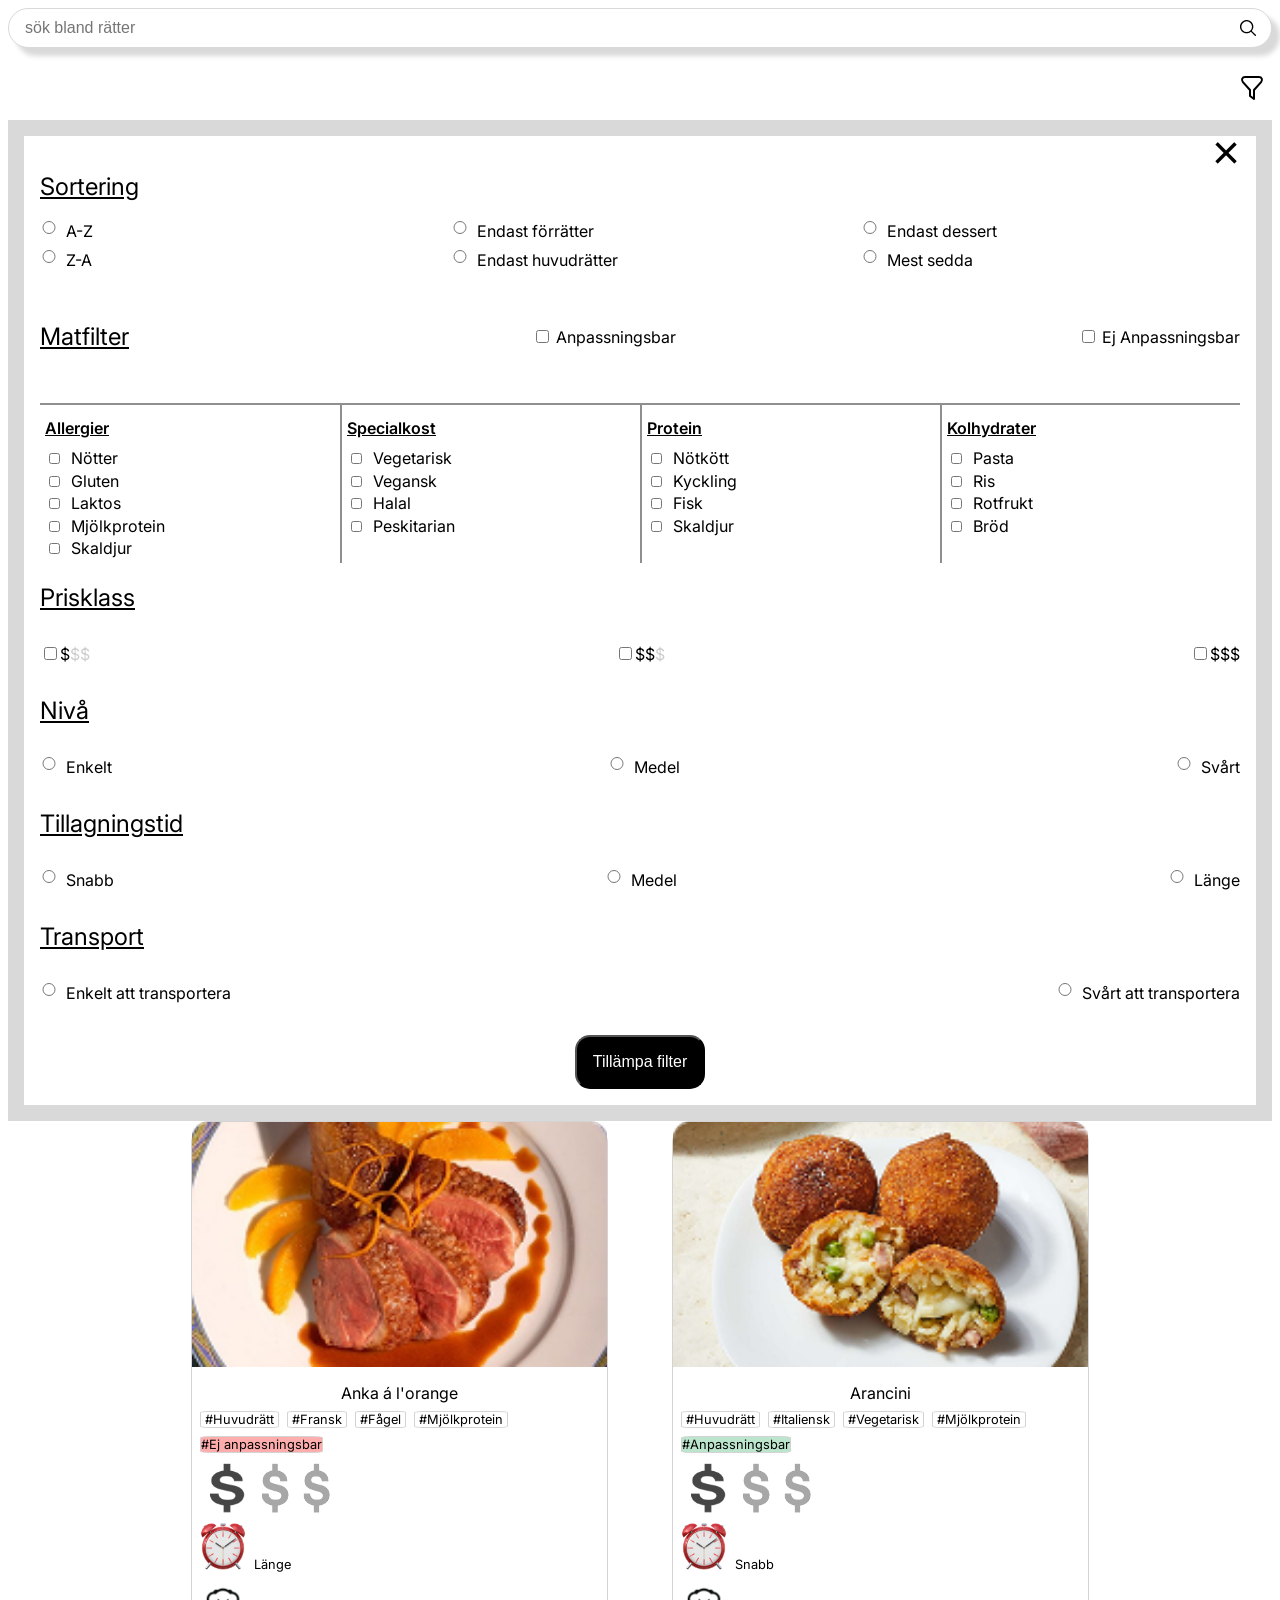
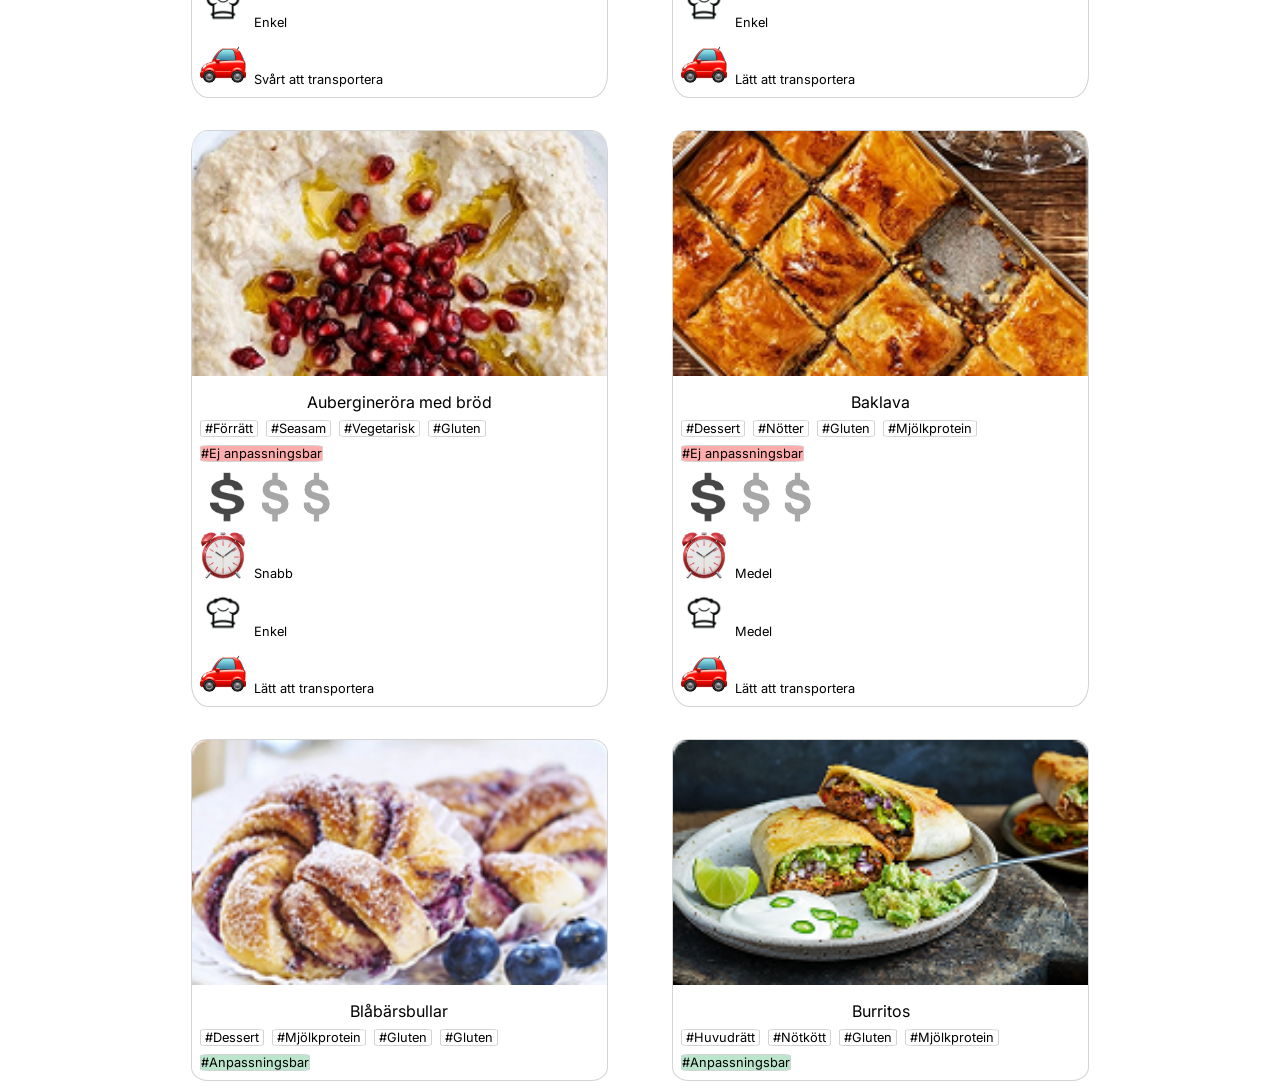
==== index.html @ 1a899a13 "fixed minor issues with padding for check box filter columns" ====
<!DOCTYPE html>
<html lang="en">

<head>
    <meta charset="UTF-8">
    <meta name="viewport" content="width=device-width, initial-scale=1.0">
    <title>Catering</title>
    <link rel="stylesheet" href="style.css">
    <link rel="stylesheet" href="search.css">
    <link href="https://fonts.googleapis.com/css2?family=Inter:wght@100..900&display=swap" rel="stylesheet">
    <script defer src="script.js"></script>
</head>

<body>

    <div class="search-wrapper">
        <form class="search-bar-wrapper">
            <input type="text" id="searchbar" placeholder="sök bland rätter" />
            <button id="search-btn" type="button" aria-label="Sök">
                <img src="assets/search.svg" alt="sök" id="search-btn-img" />
            </button>
        </form>



        <div id="tags-filter-container">
            <div id="selected-tags" class="selected-tags hidden">
                <div class="search-tag">
                    <div class="tag-text">
                        <p>Glutenfritt</p>
                        <button class="close-btn">&times;</button>
                    </div>
                </div>
                <div class="search-tag">
                    <div class="tag-text">
                        <p>Anpassningsbar</p>
                        <button class="close-btn">&times;</button>
                    </div>
                </div>
                <div class="search-tag">
                    <div class="tag-text">
                        <p>Nötkött</p>
                        <button class="close-btn">&times;</button>
                    </div>
                </div>
            </div>
            <button id="filter-btn" type="button">
                <img id="filter-icon" src="assets/filter.svg" alt="filtrera sökresultat" />
            </button>

        </div>

    </div>

    <div class="filter-menu-background" id="filter-menu-background">
        <form class="filter-menu-container" id="filter-menu-container">
            <button class="close-btn" id="close-filter-btn">&times;</button>


            <section class="radio-options">
                <h2>Sortering</h2>

                <div class="radio-grid">

                    <label class="radio-option">
                        <input type="radio" id="A-Z" name="sorting" value="A-Z" />
                        <span>A-Z</span>
                    </label>

                    <label class="radio-option">
                        <input type="radio" id="A-Z" name="sorting" value="A-Z" />
                        <span>Endast förrätter</span>
                    </label>

                    <label class="radio-option">
                        <input type="radio" id="A-Z" name="sorting" value="A-Z" />
                        <span>Endast dessert</span>
                    </label>

                    <label class="radio-option">
                        <input type="radio" id="Z-A" name="sorting" value="Z-A" />
                        <span>Z-A</span>
                    </label>

                    <label class="radio-option">
                        <input type="radio" id="Z-A" name="sorting" value="Z-A" />
                        <span>Endast huvudrätter</span>
                    </label>

                    <label class="radio-option">
                        <input type="radio" id="most-viewed" name="sorting" value="most-viewed" />
                        <span>Mest sedda</span>
                    </label>
                </div>
            </section>

            <section class="filter-section">

                <div class="filter-top-options">
                    <h2>Matfilter</h2>
                    <label><input type="checkbox"> Anpassningsbar</label>
                    <label><input type="checkbox"> Ej Anpassningsbar</label>
                </div>

                <div class="filter-columns">
                    <div class="filter-column" id="filter-column-1">
                        <h3>Allergier</h3>
                        <label><input type="checkbox"> Nötter</label>
                        <label><input type="checkbox"> Gluten</label>
                        <label><input type="checkbox"> Laktos</label>
                        <label><input type="checkbox"> Mjölkprotein</label>
                        <label><input type="checkbox"> Skaldjur</label>
                    </div>

                    <div class="filter-column">
                        <h3>Specialkost</h3>
                        <label><input type="checkbox"> Vegetarisk</label>
                        <label><input type="checkbox"> Vegansk</label>
                        <label><input type="checkbox"> Halal</label>
                        <label><input type="checkbox"> Peskitarian</label>
                    </div>

                    <div class="filter-column">
                        <h3>Protein</h3>
                        <label><input type="checkbox"> Nötkött</label>
                        <label><input type="checkbox"> Kyckling</label>
                        <label><input type="checkbox"> Fisk</label>
                        <label><input type="checkbox"> Skaldjur</label>
                    </div>

                    <div class="filter-column">
                        <h3>Kolhydrater</h3>
                        <label><input type="checkbox"> Pasta</label>
                        <label><input type="checkbox"> Ris</label>
                        <label><input type="checkbox"> Rotfrukt</label>
                        <label><input type="checkbox"> Bröd</label>
                    </div>
                </div>
            </section>

            <section class="check-options-1-row" id="pricing-options">
                <h2>Prisklass</h2>
                <div class="check-row">
                    <label><input type="checkbox">$<em>$$</em></label>
                    <label><input type="checkbox">$$<em>$</em></label>
                    <label><input type="checkbox">$$$</label>
                </div> </section>

                <section class="radio-options-1-row" id="difficulty-options">
                    <h2>Nivå</h2>
                    <div class="radio-row">

                        <label class="radio-option">
                            <input type="radio" id="difficulty-simple" name="difficulty" value="difficulty-simple" />
                            <span>Enkelt</span>
                        </label>


                        <label class="radio-option">
                            <input type="radio" id="difficulty-medium" name="difficulty" value="difficulty-medium" />
                            <span>Medel</span>
                        </label>


                        <label class="radio-option">
                            <input type="radio" id="difficulty-difficult" name="difficulty"
                                value="difficulty-difficult" />
                            <span>Svårt</span>
                        </label>
                    </div>
                </section>

                <section class="radio-options-1-row" id="preparation-time-options">
                    <h2>Tillagningstid</h2>
                    <div class="radio-row">

                        <label class="radio-option">
                            <input type="radio" id="preparation-fast" name="preparation-time"
                                value="preparation-fast" />
                            <span>Snabb</span>
                        </label>


                        <label class="radio-option">
                            <input type="radio" id="preparation-medium" name="preparation-time"
                                value="preparation-medium" />
                            <span>Medel</span>
                        </label>


                        <label class="radio-option">
                            <input type="radio" id="preparation-long" name="preparation-time"
                                value="preparation-long" />
                            <span>Länge</span>
                        </label>
                    </div>
                </section>

                <section class="radio-options-1-row" id="transport-options">
                    <h2>Transport</h2>
                    <div class="radio-row">

                        <label class="radio-option">
                            <input type="radio" id="transport-simple" name="transport-options"
                                value="transport-simple" />
                            <span>Enkelt att transportera</span>
                        </label>


                        <label class="radio-option">
                            <input type="radio" id="transport-difficult" name="transport-options"
                                value="transport-difficult" />
                            <span>Svårt att transportera</span>
                        </label>
                    </div>
                </section>

                <div class="button-wrapper">
                    <button class="apply-filters-btn">Tillämpa filter</button>
                </div>
        </form>
    </div>


    
            <div class="textbox" id="recipes">
                <div class="textbox" id="card">
                    <img src="assets/anka.png" alt="Anka">
                    <h1>Anka á l'orange</h1>
                    <div class="textbox" id="tags">
                        <div class="textbox" id="tag">
                            <p>#Huvudrätt</p>
                        </div>
                        <div class="textbox" id="tag">
                            <p>#Fransk</p>
                        </div>
                        <div class="textbox" id="tag">
                            <p>#Fågel</p>
                        </div>
                        <div class="textbox" id="tag">
                            <p>#Mjölkprotein</p>
                        </div>
                        <div class="textbox" id="red-tag">
                            <p>#Ej anpassningsbar</p>
                        </div>
                    </div>
                    <div class="textbox" id="dollars">
                        <img src="assets/heavy_dollar_sign.png" class="first-dollar">
                        <img src="assets/heavy_dollar_sign2.png" class="dollar">
                        <img src="assets/heavy_dollar_sign2.png" class="dollar">
                    </div>
                    <p id="icon-text"><img src="assets/alarm_clock.png" class="icon">Länge</p>
                    <p id="icon-text"><img src="assets/frog.png" class="icon">Enkel</p>
                    <p id="icon-text"><img src="assets/car.png" class="icon">Svårt att transportera</p>
                </div>
                <div class="textbox" id="card">
                    <img src="assets/arancini.png" alt="Arancini">
                    <h1>Arancini</h1>
                    <div class="textbox" id="tags">
                        <div class="textbox" id="tag">
                            <p>#Huvudrätt</p>
                        </div>
                        <div class="textbox" id="tag">
                            <p>#Italiensk</p>
                        </div>
                        <div class="textbox" id="tag">
                            <p>#Vegetarisk</p>
                        </div>
                        <div class="textbox" id="tag">
                            <p>#Mjölkprotein</p>
                        </div>
                        <div class="textbox" id="green-tag">
                            <p>#Anpassningsbar</p>
                        </div>
                    </div>
                    <div class="textbox" id="dollars">
                        <img src="assets/heavy_dollar_sign.png" class="first-dollar">
                        <img src="assets/heavy_dollar_sign2.png" class="dollar">
                        <img src="assets/heavy_dollar_sign2.png" class="dollar">
                    </div>
                    <p id="icon-text"><img src="assets/alarm_clock.png" class="icon">Snabb</p>
                    <p id="icon-text"><img src="assets/frog.png" class="icon">Enkel</p>
                    <p id="icon-text"><img src="assets/car.png" class="icon">Lätt att transportera</p>
                </div>
                <div class="textbox" id="card">
                    <img src="assets/aubergine.png" alt="Aubergine">
                    <h1>Aubergineröra med bröd</h1>
                    <div class="textbox" id="tags">
                        <div class="textbox" id="tag">
                            <p>#Förrätt</p>
                        </div>
                        <div class="textbox" id="tag">
                            <p>#Seasam</p>
                        </div>
                        <div class="textbox" id="tag">
                            <p>#Vegetarisk</p>
                        </div>
                        <div class="textbox" id="tag">
                            <p>#Gluten</p>
                        </div>
                        <div class="textbox" id="red-tag">
                            <p>#Ej anpassningsbar</p>
                        </div>
                    </div>
                    <div class="textbox" id="dollars">
                        <img src="assets/heavy_dollar_sign.png" class="first-dollar">
                        <img src="assets/heavy_dollar_sign2.png" class="dollar">
                        <img src="assets/heavy_dollar_sign2.png" class="dollar">
                    </div>
                    <p id="icon-text"><img src="assets/alarm_clock.png" class="icon">Snabb</p>
                    <p id="icon-text"><img src="assets/frog.png" class="icon">Enkel</p>
                    <p id="icon-text"><img src="assets/car.png" class="icon">Lätt att transportera</p>
                </div>
                <div class="textbox" id="card">
                    <img src="assets/baklava.png" alt="Baklava">
                    <h1>Baklava</h1>
                    <div class="textbox" id="tags">
                        <div class="textbox" id="tag">
                            <p>#Dessert</p>
                        </div>
                        <div class="textbox" id="tag">
                            <p>#Nötter</p>
                        </div>
                        <div class="textbox" id="tag">
                            <p>#Gluten</p>
                        </div>
                        <div class="textbox" id="tag">
                            <p>#Mjölkprotein</p>
                        </div>
                        <div class="textbox" id="red-tag">
                            <p>#Ej anpassningsbar</p>
                        </div>
                    </div>
                    <div class="textbox" id="dollars">
                        <img src="assets/heavy_dollar_sign.png" class="first-dollar">
                        <img src="assets/heavy_dollar_sign2.png" class="dollar">
                        <img src="assets/heavy_dollar_sign2.png" class="dollar">
                    </div>
                    <p id="icon-text"><img src="assets/alarm_clock.png" class="icon">Medel</p>
                    <p id="icon-text"><img src="assets/frog.png" class="icon">Medel</p>
                    <p id="icon-text"><img src="assets/car.png" class="icon">Lätt att transportera</p>
                </div>
                <div class="textbox" id="card">
                    <img src="assets/blueberry.png" alt="Blåbär">
                    <h1>Blåbärsbullar</h1>
                    <div class="textbox" id="tags">
                        <div class="textbox" id="tag">
                            <p>#Dessert</p>
                        </div>
                        <div class="textbox" id="tag">
                            <p>#Mjölkprotein</p>
                        </div>
                        <div class="textbox" id="tag">
                            <p>#Gluten</p>
                        </div>
                        <div class="textbox" id="tag">
                            <p>#Gluten</p>
                        </div>
                        <div class="textbox" id="green-tag">
                            <p>#Anpassningsbar</p>
                        </div>
                    </div>
                </div>
                <div class="textbox" id="card">
                    <img src="assets/burritos.png" alt="Burritos">
                    <h1>Burritos</h1>
                    <div class="textbox" id="tags">
                        <div class="textbox" id="tag">
                            <p>#Huvudrätt</p>
                        </div>
                        <div class="textbox" id="tag">
                            <p>#Nötkött</p>
                        </div>
                        <div class="textbox" id="tag">
                            <p>#Gluten</p>
                        </div>
                        <div class="textbox" id="tag">
                            <p>#Mjölkprotein</p>
                        </div>
                        <div class="textbox" id="green-tag">
                            <p>#Anpassningsbar</p>
                        </div>
                    </div>
                </div>
</body>

</html>
---- style.css ----
* {
    box-sizing: border-box;
}

html {
    font-family: Inter, sans-serif;
}

h1 {
    font-weight: normal;
    font-size: 1rem;
    text-align: center;
    margin: 0;
    width: 100%;
    padding-top: 1rem;
    padding-bottom: 0.5rem;
    white-space: nowrap;
}

#card {
    border: 1px solid lightgray;
    border-radius: 4%;
    width: 33%;
    display: flex;
    flex-direction: column;
    padding-bottom: 0.6rem;
}

#recipes {
    display: flex;
    flex-direction: row;
    justify-content: center;
    column-gap: 4rem;
    row-gap: 2rem;
    flex-wrap: wrap;
}

#tags {
    display: flex;
    flex-wrap: wrap;
    gap: 0.5rem;
    padding-left: 0.5rem;
}

#tag {
    border: 1px solid lightgray;
    border-radius: 10%;
    width: fit-content;
    padding-left: 0.25rem;
    padding-right: 0.25rem;
}

#red-tag {
    border: 1px solid lightgray;
    border-radius: 10%;
    width: fit-content;
    background-color: rgb(255, 172, 172);
}

#green-tag {
    border: 1px solid lightgray;
    border-radius: 10%;
    width: fit-content;
    background-color: rgb(187, 229, 204);
}

#dollars {
    display: flex;
    flex-direction: row;
}

.first-dollar {
    width: 15%;
    padding-top: 0.5rem;
    padding-left: 0.5rem;
}

.dollar {
    width: 10%;
    padding-top: 0.5rem;
}

.icon {
    width: 15%;
    padding-right: 0.5rem;
    padding-left: 0.5rem;
}

#recipes p {
    font-size: 80%;
    margin: 0;
}

#icon-text {
    padding-top: 0.5rem;
}
---- search.css ----
* {
    box-sizing: border-box;
}

html {
    font-family: Inter, sans-serif;
}

.search-wrapper {
    width: 100%;
    display: flex;
    flex-direction: column;
    gap: 1rem;
}

.search-bar-wrapper {
    width: 100%;
    position: relative;
}

#searchbar {
    width: 100%;
    height: 40px;
    border-radius: 40px;
    box-shadow: 8px 8px 5px #D9D9D9;
    padding: 0 3rem 0 1rem;
    font-size: 1rem;
    box-sizing: border-box;
    border-style: solid;
    border-width: 1px;
    border-color: #D9D9D9;
}

#search-btn {
    position: absolute;
    top: 50%;
    right: 1rem;
    transform: translateY(-50%);
    border: none;
    background: transparent;
    padding: 0;
    cursor: pointer;
    display: flex;
    align-items: center;
    justify-content: center;
}

#search-btn-img {
    height: 16px;
    width: 16px;
}


#tags-filter-container {
    display: flex;
    flex-direction: row;
    margin-top: 12px;
    margin-bottom: 12px;
}


.selected-tags {
    display: flex;
    flex-wrap: wrap;
    gap: 1rem;
    height: 2rem;
    width: 100%
}

.selected-tag {
    display: flex;
    flex-direction: row;
    align-items: center;
    background: #e8e8e8;
    padding: 6px 10px;
}

.search-tag {
    background-color: black;
    padding-right: 1%;
    padding-left: 1.5%;
    border-radius: 15px;
    align-items: center;
}

.tag-text {
    display: flex;
    flex-direction: row;
    color: white;
    font-size: 1rem;
    padding: 0%;
}

.close-btn {
    border: none;
    background: transparent;
    cursor: pointer;
    color: white;
    line-height: 1;
    font-size: 2rem;
}

.hidden {
    display: none;
}


#filter-btn {
    border: none;
    background: transparent;
    cursor: pointer;
    padding: 0;
    position: absolute;
    right: 0px;
    margin-right: 1rem;
    margin-left: 1rem;
}


#filter-icon {
    height: 24px;
    width: 24px;
}

/* filter menu start ---------------------------------------------------------------------------------*/

.filter-menu-background {
    width: 100%;
    background-color: #D9D9D9;
    padding: 1rem;
    display: flex;
    box-sizing: border-box;
    margin-top: 2rem;
}

.filter-menu-container {
    background-color: white;
    position: relative;
    width: 100%;
    justify-content: center;
    padding: 1rem;
   
}

.filter-menu-container h2 {

    text-decoration: underline;
    font-weight: 400;
    font-size: 1.5rem;
}

.filter-menu-container h3 {
    text-decoration: underline;
    font-weight: 400;
    font-size: 1rem;
}

#close-filter-btn {
    color: black;
    line-height: 1;
    font-size: 3rem;
    line-height: 0;
    font-weight: 100;
    position: absolute;
    right: 10px;
}

/* filters----------------------------------------------------*/

.filter-top-options,
.radio-row,
.check-row {
    display: flex;
    align-items: center;
    justify-content: flex-start;
    flex-wrap: wrap;
}

.radio-grid {
    display: grid;
    grid-template-columns: repeat(3, 1fr);
    gap: 0.6rem 2rem;
}

.radio-option {
    display: grid;
    grid-template-columns: 18px 1fr;
    align-items: start;
    column-gap: 0.5rem;
}

.radio-option input {
    margin: 0;
}

.filter-section {
    max-width: 100%;
}

.filter-top-options {
    display: flex;
    align-items: center;
    justify-content: space-between;
    gap: 2rem;
    margin-bottom: 2rem;
    margin-top: 2rem;

}

.filter-columns {

    display: grid;
    grid-template-columns: repeat(auto-fit, minmax(120px, 1fr));
    border-top: 2px solid #8f8f8f;
    margin-top: 0.5rem;

}

.filter-column {
    padding: 5px 5px 5px 5px;
    display: flex;
    flex-direction: column;
    gap: 0.2rem;
}

.filter-column+.filter-column {
    border-left: 2px solid #8f8f8f;
    
}
/*
#filter-column-1{
    border-left: 2px solid #8f8f8f;
}
    */

.filter-column h3 {
    margin: 0.5rem 0 0.5rem 0;
    font-size: 1rem;
    font-weight: 600;
}

.filter-column label {
    display: grid;
    grid-template-columns: 18px 1fr;
    align-items: start;
    column-gap: 8px;
    line-height: 1.2;
}



.radio-row,
.check-row {
    display: flex;
    align-items: center;
    justify-content: space-between;
    gap: 4rem;
    margin-bottom: 2rem;
    margin-top: 2rem;
}

.check-row em {
    color: #bbbb;
    font-style: normal;

}

.button-wrapper{
display: flex;
justify-content: center;
}

.apply-filters-btn {
    background-color: black;
    padding: 1rem;
    border-radius: 15px;
    color: white;
    font-size: 1rem;
}
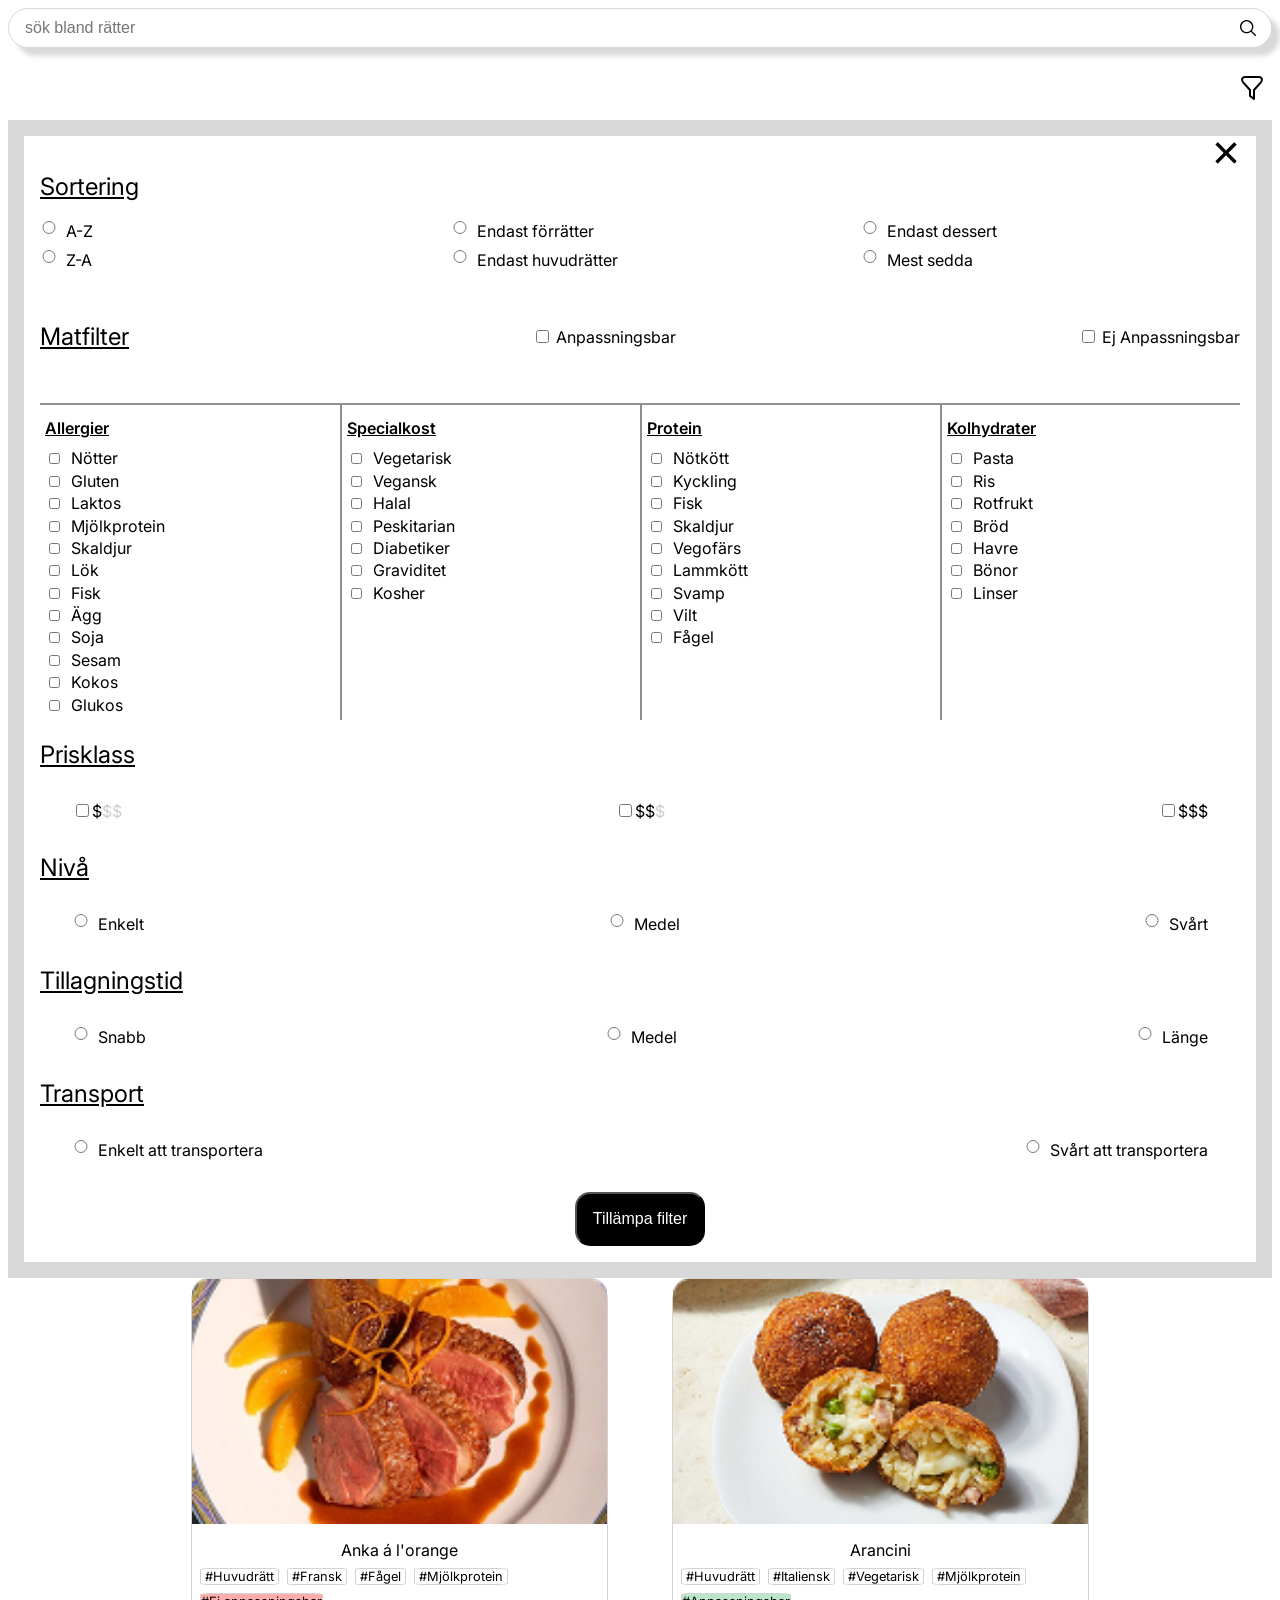
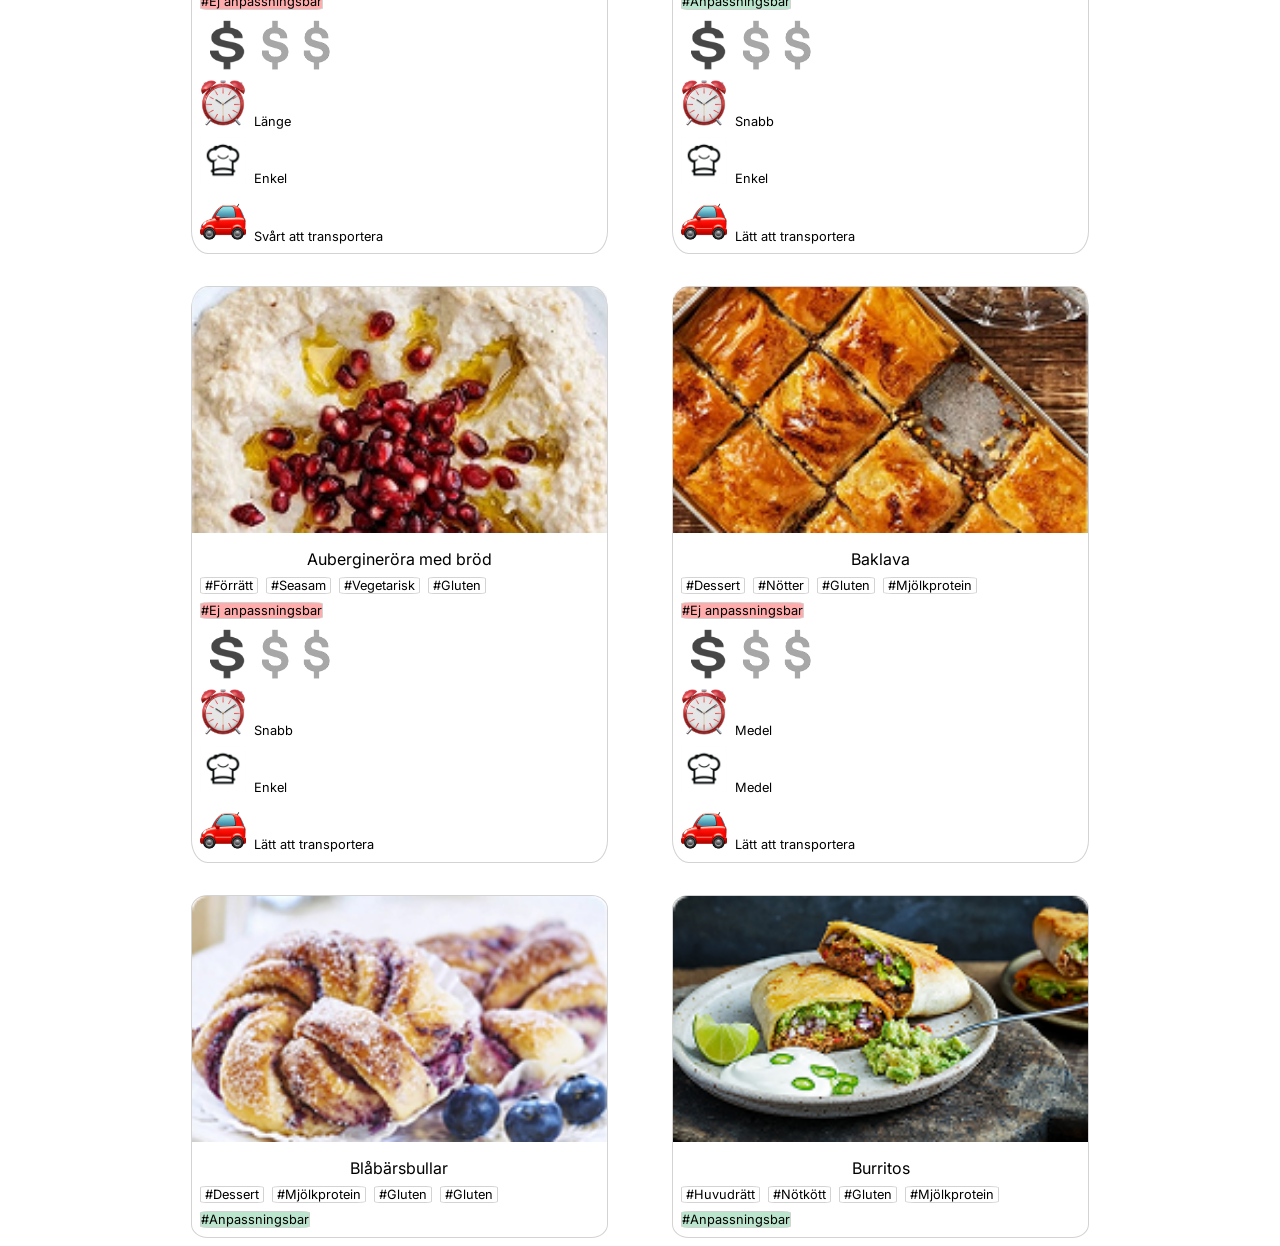
==== commit a3bf7254: "Added missing filter to html + fixed indent on radio buttons for filters." ====
--- a/index.html
+++ b/index.html
@@ -110,6 +110,13 @@
                         <label><input type="checkbox"> Laktos</label>
                         <label><input type="checkbox"> Mjölkprotein</label>
                         <label><input type="checkbox"> Skaldjur</label>
+                        <label><input type="checkbox"> Lök</label>
+                        <label><input type="checkbox"> Fisk</label>
+                        <label><input type="checkbox"> Ägg</label>
+                        <label><input type="checkbox"> Soja</label>
+                        <label><input type="checkbox"> Sesam</label>
+                        <label><input type="checkbox"> Kokos</label>
+                        <label><input type="checkbox"> Glukos</label>
                     </div>
 
                     <div class="filter-column">
@@ -118,6 +125,9 @@
                         <label><input type="checkbox"> Vegansk</label>
                         <label><input type="checkbox"> Halal</label>
                         <label><input type="checkbox"> Peskitarian</label>
+                        <label><input type="checkbox"> Diabetiker</label>
+                        <label><input type="checkbox"> Graviditet</label>
+                        <label><input type="checkbox"> Kosher</label>
                     </div>
 
                     <div class="filter-column">
@@ -126,6 +136,12 @@
                         <label><input type="checkbox"> Kyckling</label>
                         <label><input type="checkbox"> Fisk</label>
                         <label><input type="checkbox"> Skaldjur</label>
+                        <label><input type="checkbox"> Vegofärs</label>
+                        <label><input type="checkbox"> Lammkött</label>
+                        <label><input type="checkbox"> Svamp</label>
+                        <label><input type="checkbox"> Vilt</label>
+                        <label><input type="checkbox"> Fågel</label>
+
                     </div>
 
                     <div class="filter-column">
@@ -134,6 +150,9 @@
                         <label><input type="checkbox"> Ris</label>
                         <label><input type="checkbox"> Rotfrukt</label>
                         <label><input type="checkbox"> Bröd</label>
+                        <label><input type="checkbox"> Havre</label>
+                        <label><input type="checkbox"> Bönor</label>
+                        <label><input type="checkbox"> Linser</label>
                     </div>
                 </div>
             </section>
@@ -144,244 +163,241 @@
                     <label><input type="checkbox">$<em>$$</em></label>
                     <label><input type="checkbox">$$<em>$</em></label>
                     <label><input type="checkbox">$$$</label>
-                </div> </section>
-
-                <section class="radio-options-1-row" id="difficulty-options">
-                    <h2>Nivå</h2>
-                    <div class="radio-row">
-
-                        <label class="radio-option">
-                            <input type="radio" id="difficulty-simple" name="difficulty" value="difficulty-simple" />
-                            <span>Enkelt</span>
-                        </label>
-
-
-                        <label class="radio-option">
-                            <input type="radio" id="difficulty-medium" name="difficulty" value="difficulty-medium" />
-                            <span>Medel</span>
-                        </label>
-
-
-                        <label class="radio-option">
-                            <input type="radio" id="difficulty-difficult" name="difficulty"
-                                value="difficulty-difficult" />
-                            <span>Svårt</span>
-                        </label>
-                    </div>
-                </section>
-
-                <section class="radio-options-1-row" id="preparation-time-options">
-                    <h2>Tillagningstid</h2>
-                    <div class="radio-row">
-
-                        <label class="radio-option">
-                            <input type="radio" id="preparation-fast" name="preparation-time"
-                                value="preparation-fast" />
-                            <span>Snabb</span>
-                        </label>
-
-
-                        <label class="radio-option">
-                            <input type="radio" id="preparation-medium" name="preparation-time"
-                                value="preparation-medium" />
-                            <span>Medel</span>
-                        </label>
-
-
-                        <label class="radio-option">
-                            <input type="radio" id="preparation-long" name="preparation-time"
-                                value="preparation-long" />
-                            <span>Länge</span>
-                        </label>
-                    </div>
-                </section>
-
-                <section class="radio-options-1-row" id="transport-options">
-                    <h2>Transport</h2>
-                    <div class="radio-row">
-
-                        <label class="radio-option">
-                            <input type="radio" id="transport-simple" name="transport-options"
-                                value="transport-simple" />
-                            <span>Enkelt att transportera</span>
-                        </label>
-
-
-                        <label class="radio-option">
-                            <input type="radio" id="transport-difficult" name="transport-options"
-                                value="transport-difficult" />
-                            <span>Svårt att transportera</span>
-                        </label>
-                    </div>
-                </section>
-
-                <div class="button-wrapper">
-                    <button class="apply-filters-btn">Tillämpa filter</button>
-                </div>
+                </div>
+            </section>
+
+            <section class="radio-options-1-row" id="difficulty-options">
+                <h2>Nivå</h2>
+                <div class="radio-row">
+
+                    <label class="radio-option">
+                        <input type="radio" id="difficulty-simple" name="difficulty" value="difficulty-simple" />
+                        <span>Enkelt</span>
+                    </label>
+
+
+                    <label class="radio-option">
+                        <input type="radio" id="difficulty-medium" name="difficulty" value="difficulty-medium" />
+                        <span>Medel</span>
+                    </label>
+
+
+                    <label class="radio-option">
+                        <input type="radio" id="difficulty-difficult" name="difficulty" value="difficulty-difficult" />
+                        <span>Svårt</span>
+                    </label>
+                </div>
+            </section>
+
+            <section class="radio-options-1-row" id="preparation-time-options">
+                <h2>Tillagningstid</h2>
+                <div class="radio-row">
+
+                    <label class="radio-option">
+                        <input type="radio" id="preparation-fast" name="preparation-time" value="preparation-fast" />
+                        <span>Snabb</span>
+                    </label>
+
+
+                    <label class="radio-option">
+                        <input type="radio" id="preparation-medium" name="preparation-time"
+                            value="preparation-medium" />
+                        <span>Medel</span>
+                    </label>
+
+
+                    <label class="radio-option">
+                        <input type="radio" id="preparation-long" name="preparation-time" value="preparation-long" />
+                        <span>Länge</span>
+                    </label>
+                </div>
+            </section>
+
+            <section class="radio-options-1-row" id="transport-options">
+                <h2>Transport</h2>
+                <div class="radio-row">
+
+                    <label class="radio-option">
+                        <input type="radio" id="transport-simple" name="transport-options" value="transport-simple" />
+                        <span>Enkelt att transportera</span>
+                    </label>
+
+
+                    <label class="radio-option">
+                        <input type="radio" id="transport-difficult" name="transport-options"
+                            value="transport-difficult" />
+                        <span>Svårt att transportera</span>
+                    </label>
+                </div>
+            </section>
+
+            <div class="button-wrapper">
+                <button class="apply-filters-btn">Tillämpa filter</button>
+            </div>
         </form>
     </div>
 
 
-    
-            <div class="textbox" id="recipes">
-                <div class="textbox" id="card">
-                    <img src="assets/anka.png" alt="Anka">
-                    <h1>Anka á l'orange</h1>
-                    <div class="textbox" id="tags">
-                        <div class="textbox" id="tag">
-                            <p>#Huvudrätt</p>
-                        </div>
-                        <div class="textbox" id="tag">
-                            <p>#Fransk</p>
-                        </div>
-                        <div class="textbox" id="tag">
-                            <p>#Fågel</p>
-                        </div>
-                        <div class="textbox" id="tag">
-                            <p>#Mjölkprotein</p>
-                        </div>
-                        <div class="textbox" id="red-tag">
-                            <p>#Ej anpassningsbar</p>
-                        </div>
-                    </div>
-                    <div class="textbox" id="dollars">
-                        <img src="assets/heavy_dollar_sign.png" class="first-dollar">
-                        <img src="assets/heavy_dollar_sign2.png" class="dollar">
-                        <img src="assets/heavy_dollar_sign2.png" class="dollar">
-                    </div>
-                    <p id="icon-text"><img src="assets/alarm_clock.png" class="icon">Länge</p>
-                    <p id="icon-text"><img src="assets/frog.png" class="icon">Enkel</p>
-                    <p id="icon-text"><img src="assets/car.png" class="icon">Svårt att transportera</p>
-                </div>
-                <div class="textbox" id="card">
-                    <img src="assets/arancini.png" alt="Arancini">
-                    <h1>Arancini</h1>
-                    <div class="textbox" id="tags">
-                        <div class="textbox" id="tag">
-                            <p>#Huvudrätt</p>
-                        </div>
-                        <div class="textbox" id="tag">
-                            <p>#Italiensk</p>
-                        </div>
-                        <div class="textbox" id="tag">
-                            <p>#Vegetarisk</p>
-                        </div>
-                        <div class="textbox" id="tag">
-                            <p>#Mjölkprotein</p>
-                        </div>
-                        <div class="textbox" id="green-tag">
-                            <p>#Anpassningsbar</p>
-                        </div>
-                    </div>
-                    <div class="textbox" id="dollars">
-                        <img src="assets/heavy_dollar_sign.png" class="first-dollar">
-                        <img src="assets/heavy_dollar_sign2.png" class="dollar">
-                        <img src="assets/heavy_dollar_sign2.png" class="dollar">
-                    </div>
-                    <p id="icon-text"><img src="assets/alarm_clock.png" class="icon">Snabb</p>
-                    <p id="icon-text"><img src="assets/frog.png" class="icon">Enkel</p>
-                    <p id="icon-text"><img src="assets/car.png" class="icon">Lätt att transportera</p>
-                </div>
-                <div class="textbox" id="card">
-                    <img src="assets/aubergine.png" alt="Aubergine">
-                    <h1>Aubergineröra med bröd</h1>
-                    <div class="textbox" id="tags">
-                        <div class="textbox" id="tag">
-                            <p>#Förrätt</p>
-                        </div>
-                        <div class="textbox" id="tag">
-                            <p>#Seasam</p>
-                        </div>
-                        <div class="textbox" id="tag">
-                            <p>#Vegetarisk</p>
-                        </div>
-                        <div class="textbox" id="tag">
-                            <p>#Gluten</p>
-                        </div>
-                        <div class="textbox" id="red-tag">
-                            <p>#Ej anpassningsbar</p>
-                        </div>
-                    </div>
-                    <div class="textbox" id="dollars">
-                        <img src="assets/heavy_dollar_sign.png" class="first-dollar">
-                        <img src="assets/heavy_dollar_sign2.png" class="dollar">
-                        <img src="assets/heavy_dollar_sign2.png" class="dollar">
-                    </div>
-                    <p id="icon-text"><img src="assets/alarm_clock.png" class="icon">Snabb</p>
-                    <p id="icon-text"><img src="assets/frog.png" class="icon">Enkel</p>
-                    <p id="icon-text"><img src="assets/car.png" class="icon">Lätt att transportera</p>
-                </div>
-                <div class="textbox" id="card">
-                    <img src="assets/baklava.png" alt="Baklava">
-                    <h1>Baklava</h1>
-                    <div class="textbox" id="tags">
-                        <div class="textbox" id="tag">
-                            <p>#Dessert</p>
-                        </div>
-                        <div class="textbox" id="tag">
-                            <p>#Nötter</p>
-                        </div>
-                        <div class="textbox" id="tag">
-                            <p>#Gluten</p>
-                        </div>
-                        <div class="textbox" id="tag">
-                            <p>#Mjölkprotein</p>
-                        </div>
-                        <div class="textbox" id="red-tag">
-                            <p>#Ej anpassningsbar</p>
-                        </div>
-                    </div>
-                    <div class="textbox" id="dollars">
-                        <img src="assets/heavy_dollar_sign.png" class="first-dollar">
-                        <img src="assets/heavy_dollar_sign2.png" class="dollar">
-                        <img src="assets/heavy_dollar_sign2.png" class="dollar">
-                    </div>
-                    <p id="icon-text"><img src="assets/alarm_clock.png" class="icon">Medel</p>
-                    <p id="icon-text"><img src="assets/frog.png" class="icon">Medel</p>
-                    <p id="icon-text"><img src="assets/car.png" class="icon">Lätt att transportera</p>
-                </div>
-                <div class="textbox" id="card">
-                    <img src="assets/blueberry.png" alt="Blåbär">
-                    <h1>Blåbärsbullar</h1>
-                    <div class="textbox" id="tags">
-                        <div class="textbox" id="tag">
-                            <p>#Dessert</p>
-                        </div>
-                        <div class="textbox" id="tag">
-                            <p>#Mjölkprotein</p>
-                        </div>
-                        <div class="textbox" id="tag">
-                            <p>#Gluten</p>
-                        </div>
-                        <div class="textbox" id="tag">
-                            <p>#Gluten</p>
-                        </div>
-                        <div class="textbox" id="green-tag">
-                            <p>#Anpassningsbar</p>
-                        </div>
-                    </div>
-                </div>
-                <div class="textbox" id="card">
-                    <img src="assets/burritos.png" alt="Burritos">
-                    <h1>Burritos</h1>
-                    <div class="textbox" id="tags">
-                        <div class="textbox" id="tag">
-                            <p>#Huvudrätt</p>
-                        </div>
-                        <div class="textbox" id="tag">
-                            <p>#Nötkött</p>
-                        </div>
-                        <div class="textbox" id="tag">
-                            <p>#Gluten</p>
-                        </div>
-                        <div class="textbox" id="tag">
-                            <p>#Mjölkprotein</p>
-                        </div>
-                        <div class="textbox" id="green-tag">
-                            <p>#Anpassningsbar</p>
-                        </div>
-                    </div>
-                </div>
+
+    <div class="textbox" id="recipes">
+        <div class="textbox" id="card">
+            <img src="assets/anka.png" alt="Anka">
+            <h1>Anka á l'orange</h1>
+            <div class="textbox" id="tags">
+                <div class="textbox" id="tag">
+                    <p>#Huvudrätt</p>
+                </div>
+                <div class="textbox" id="tag">
+                    <p>#Fransk</p>
+                </div>
+                <div class="textbox" id="tag">
+                    <p>#Fågel</p>
+                </div>
+                <div class="textbox" id="tag">
+                    <p>#Mjölkprotein</p>
+                </div>
+                <div class="textbox" id="red-tag">
+                    <p>#Ej anpassningsbar</p>
+                </div>
+            </div>
+            <div class="textbox" id="dollars">
+                <img src="assets/heavy_dollar_sign.png" class="first-dollar">
+                <img src="assets/heavy_dollar_sign2.png" class="dollar">
+                <img src="assets/heavy_dollar_sign2.png" class="dollar">
+            </div>
+            <p id="icon-text"><img src="assets/alarm_clock.png" class="icon">Länge</p>
+            <p id="icon-text"><img src="assets/frog.png" class="icon">Enkel</p>
+            <p id="icon-text"><img src="assets/car.png" class="icon">Svårt att transportera</p>
+        </div>
+        <div class="textbox" id="card">
+            <img src="assets/arancini.png" alt="Arancini">
+            <h1>Arancini</h1>
+            <div class="textbox" id="tags">
+                <div class="textbox" id="tag">
+                    <p>#Huvudrätt</p>
+                </div>
+                <div class="textbox" id="tag">
+                    <p>#Italiensk</p>
+                </div>
+                <div class="textbox" id="tag">
+                    <p>#Vegetarisk</p>
+                </div>
+                <div class="textbox" id="tag">
+                    <p>#Mjölkprotein</p>
+                </div>
+                <div class="textbox" id="green-tag">
+                    <p>#Anpassningsbar</p>
+                </div>
+            </div>
+            <div class="textbox" id="dollars">
+                <img src="assets/heavy_dollar_sign.png" class="first-dollar">
+                <img src="assets/heavy_dollar_sign2.png" class="dollar">
+                <img src="assets/heavy_dollar_sign2.png" class="dollar">
+            </div>
+            <p id="icon-text"><img src="assets/alarm_clock.png" class="icon">Snabb</p>
+            <p id="icon-text"><img src="assets/frog.png" class="icon">Enkel</p>
+            <p id="icon-text"><img src="assets/car.png" class="icon">Lätt att transportera</p>
+        </div>
+        <div class="textbox" id="card">
+            <img src="assets/aubergine.png" alt="Aubergine">
+            <h1>Aubergineröra med bröd</h1>
+            <div class="textbox" id="tags">
+                <div class="textbox" id="tag">
+                    <p>#Förrätt</p>
+                </div>
+                <div class="textbox" id="tag">
+                    <p>#Seasam</p>
+                </div>
+                <div class="textbox" id="tag">
+                    <p>#Vegetarisk</p>
+                </div>
+                <div class="textbox" id="tag">
+                    <p>#Gluten</p>
+                </div>
+                <div class="textbox" id="red-tag">
+                    <p>#Ej anpassningsbar</p>
+                </div>
+            </div>
+            <div class="textbox" id="dollars">
+                <img src="assets/heavy_dollar_sign.png" class="first-dollar">
+                <img src="assets/heavy_dollar_sign2.png" class="dollar">
+                <img src="assets/heavy_dollar_sign2.png" class="dollar">
+            </div>
+            <p id="icon-text"><img src="assets/alarm_clock.png" class="icon">Snabb</p>
+            <p id="icon-text"><img src="assets/frog.png" class="icon">Enkel</p>
+            <p id="icon-text"><img src="assets/car.png" class="icon">Lätt att transportera</p>
+        </div>
+        <div class="textbox" id="card">
+            <img src="assets/baklava.png" alt="Baklava">
+            <h1>Baklava</h1>
+            <div class="textbox" id="tags">
+                <div class="textbox" id="tag">
+                    <p>#Dessert</p>
+                </div>
+                <div class="textbox" id="tag">
+                    <p>#Nötter</p>
+                </div>
+                <div class="textbox" id="tag">
+                    <p>#Gluten</p>
+                </div>
+                <div class="textbox" id="tag">
+                    <p>#Mjölkprotein</p>
+                </div>
+                <div class="textbox" id="red-tag">
+                    <p>#Ej anpassningsbar</p>
+                </div>
+            </div>
+            <div class="textbox" id="dollars">
+                <img src="assets/heavy_dollar_sign.png" class="first-dollar">
+                <img src="assets/heavy_dollar_sign2.png" class="dollar">
+                <img src="assets/heavy_dollar_sign2.png" class="dollar">
+            </div>
+            <p id="icon-text"><img src="assets/alarm_clock.png" class="icon">Medel</p>
+            <p id="icon-text"><img src="assets/frog.png" class="icon">Medel</p>
+            <p id="icon-text"><img src="assets/car.png" class="icon">Lätt att transportera</p>
+        </div>
+        <div class="textbox" id="card">
+            <img src="assets/blueberry.png" alt="Blåbär">
+            <h1>Blåbärsbullar</h1>
+            <div class="textbox" id="tags">
+                <div class="textbox" id="tag">
+                    <p>#Dessert</p>
+                </div>
+                <div class="textbox" id="tag">
+                    <p>#Mjölkprotein</p>
+                </div>
+                <div class="textbox" id="tag">
+                    <p>#Gluten</p>
+                </div>
+                <div class="textbox" id="tag">
+                    <p>#Gluten</p>
+                </div>
+                <div class="textbox" id="green-tag">
+                    <p>#Anpassningsbar</p>
+                </div>
+            </div>
+        </div>
+        <div class="textbox" id="card">
+            <img src="assets/burritos.png" alt="Burritos">
+            <h1>Burritos</h1>
+            <div class="textbox" id="tags">
+                <div class="textbox" id="tag">
+                    <p>#Huvudrätt</p>
+                </div>
+                <div class="textbox" id="tag">
+                    <p>#Nötkött</p>
+                </div>
+                <div class="textbox" id="tag">
+                    <p>#Gluten</p>
+                </div>
+                <div class="textbox" id="tag">
+                    <p>#Mjölkprotein</p>
+                </div>
+                <div class="textbox" id="green-tag">
+                    <p>#Anpassningsbar</p>
+                </div>
+            </div>
+        </div>
 </body>
 
 </html>
--- a/search.css
+++ b/search.css
@@ -254,9 +254,8 @@
     display: flex;
     align-items: center;
     justify-content: space-between;
-    gap: 4rem;
-    margin-bottom: 2rem;
-    margin-top: 2rem;
+    margin: 2rem;
+
 }
 
 .check-row em {
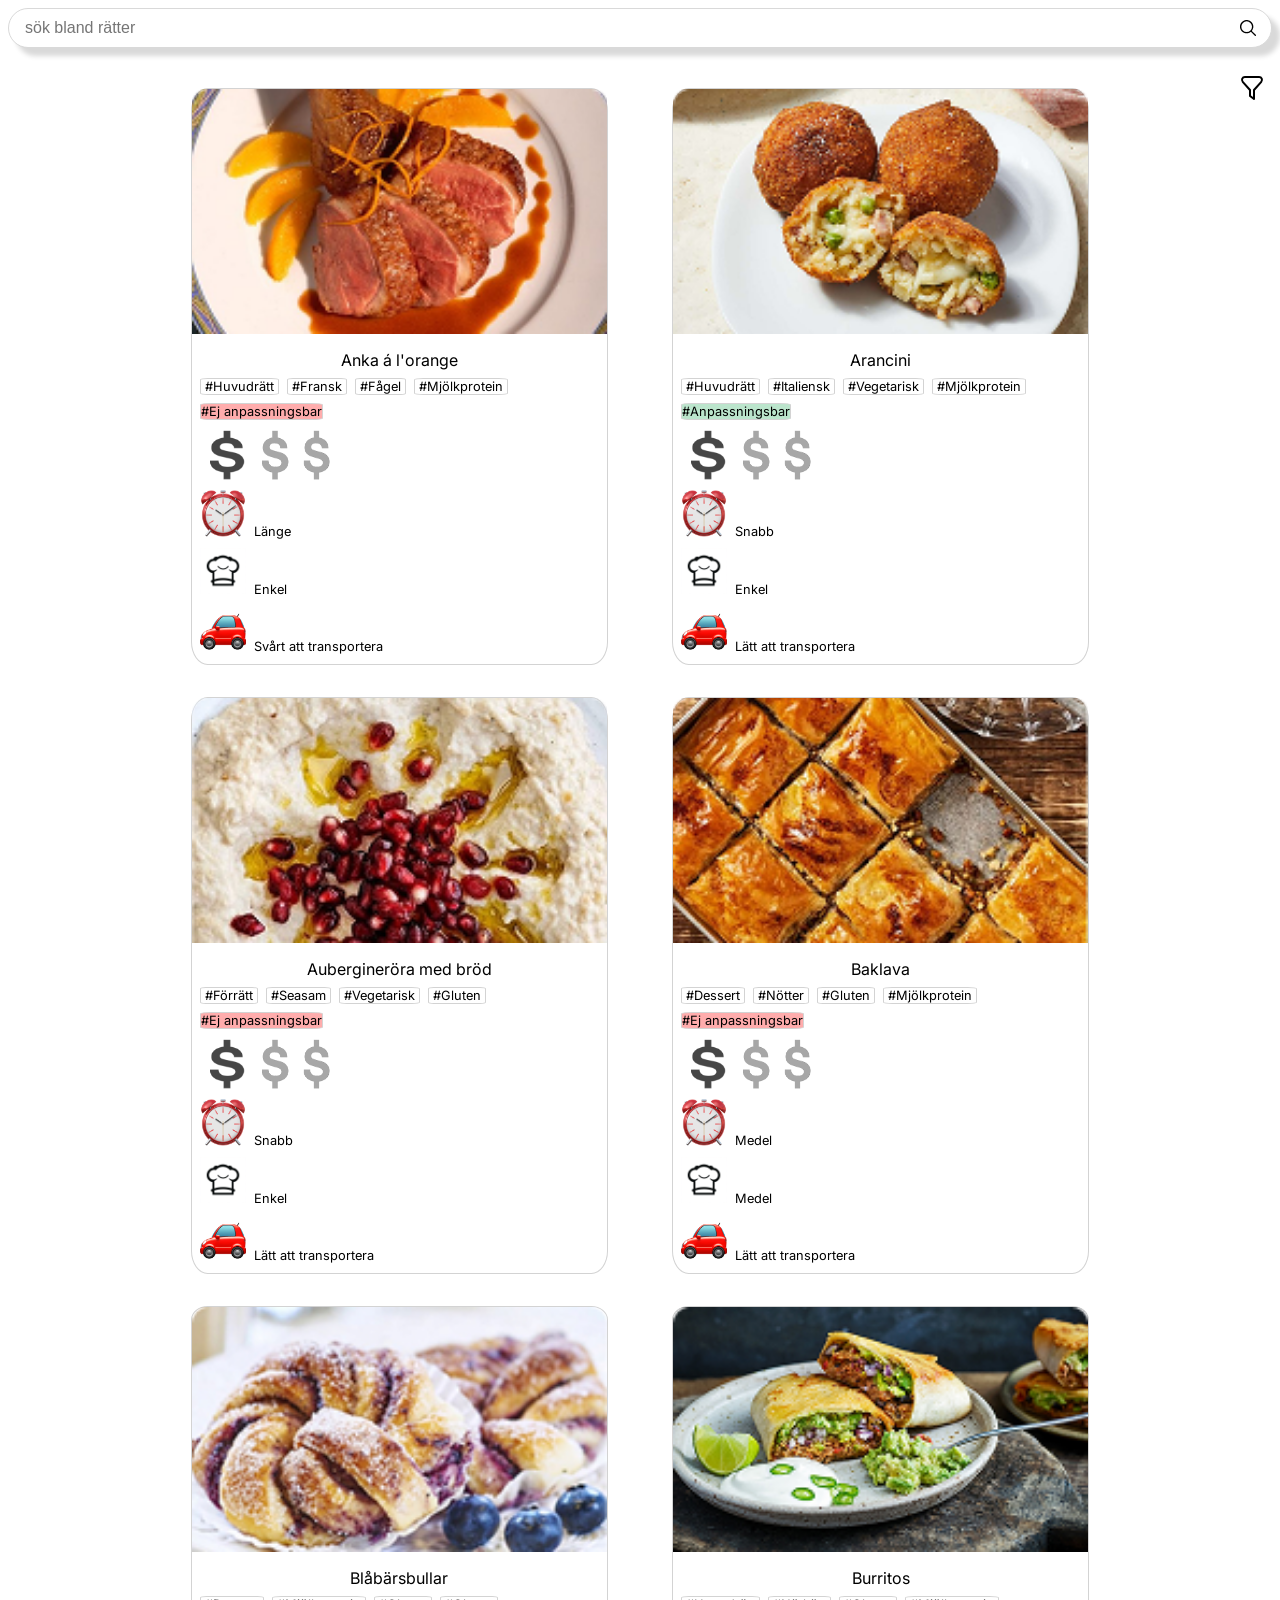
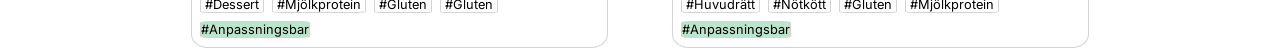
==== commit 21db7950: "Add JS to hide filters by default and show/hide with buttons" ====
--- a/index.html
+++ b/index.html
@@ -52,9 +52,9 @@
 
     </div>
 
-    <div class="filter-menu-background" id="filter-menu-background">
+    <div class="filter-menu-background hidden" id="filter-menu-background">
         <form class="filter-menu-container" id="filter-menu-container">
-            <button class="close-btn" id="close-filter-btn">&times;</button>
+            <button type="button" class="close-btn" id="close-filter-btn">&times;</button>
 
 
             <section class="radio-options">
@@ -232,7 +232,7 @@
             </section>
 
             <div class="button-wrapper">
-                <button class="apply-filters-btn">Tillämpa filter</button>
+                <button type="button" class="apply-filters-btn" id="apply-filters-btn">Tillämpa filter</button>
             </div>
         </form>
     </div>
--- a/search.css
+++ b/search.css
@@ -100,10 +100,6 @@
     font-size: 2rem;
 }
 
-.hidden {
-    display: none;
-}
-
 
 #filter-btn {
     border: none;
@@ -275,4 +271,8 @@
     border-radius: 15px;
     color: white;
     font-size: 1rem;
+}
+
+.hidden {
+    display: none !important;
 }
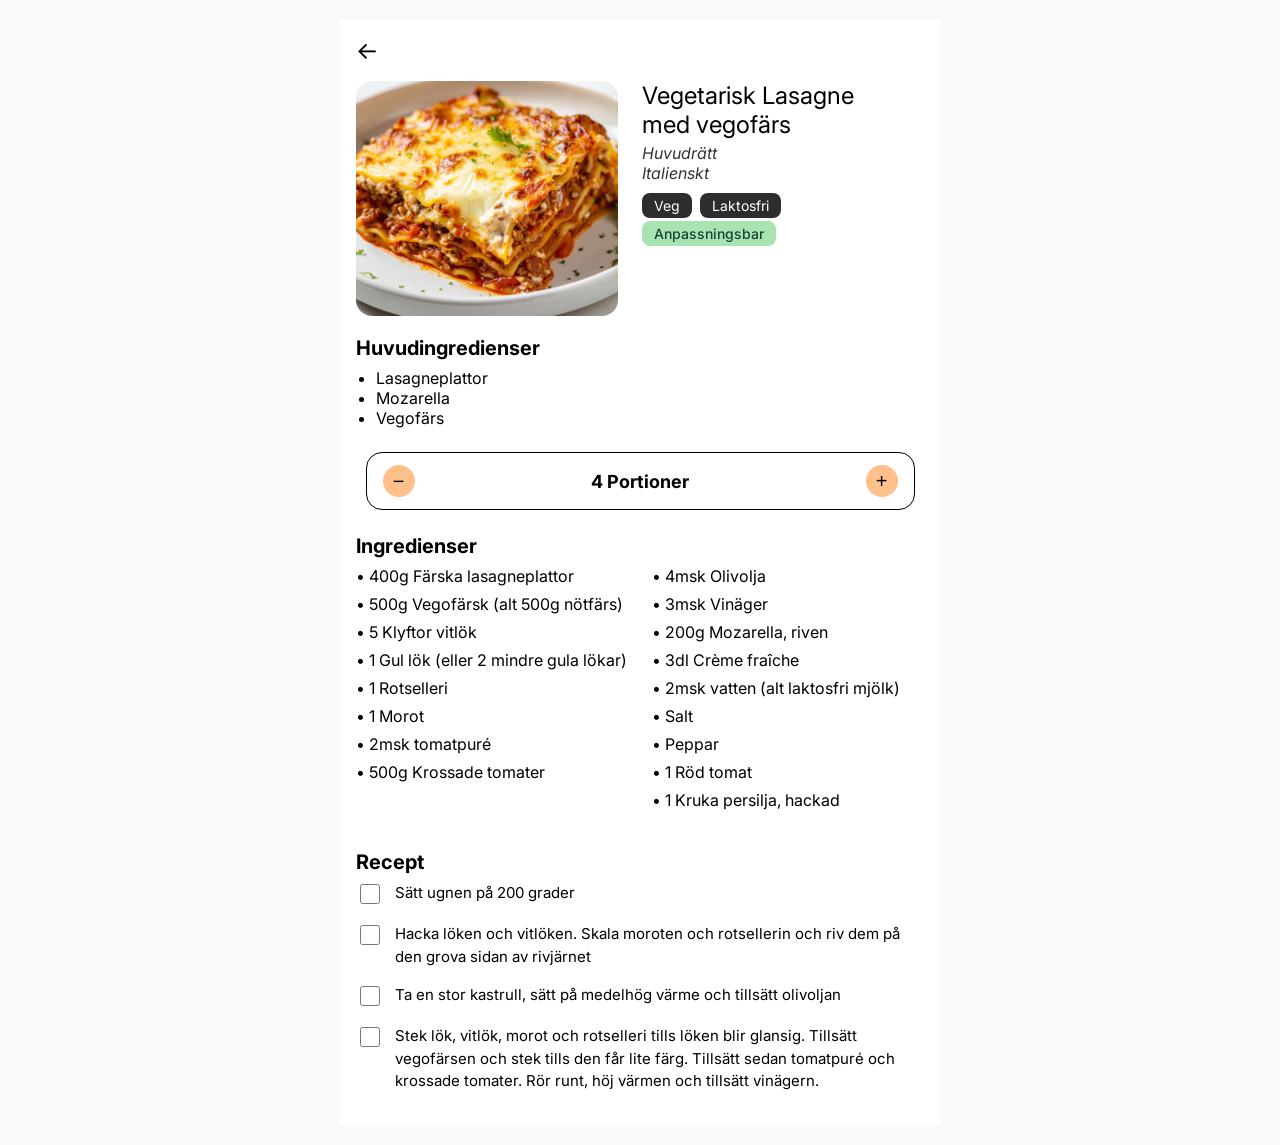
==== commit 5ff7ac60: "Färdiga sidan" ====
--- a/index.html
+++ b/index.html
@@ -1,403 +1,81 @@
-<!DOCTYPE html>
-<html lang="en">
-
-<head>
-    <meta charset="UTF-8">
-    <meta name="viewport" content="width=device-width, initial-scale=1.0">
-    <title>Catering</title>
-    <link rel="stylesheet" href="style.css">
-    <link rel="stylesheet" href="search.css">
-    <link href="https://fonts.googleapis.com/css2?family=Inter:wght@100..900&display=swap" rel="stylesheet">
-    <script defer src="script.js"></script>
-</head>
-
-<body>
-
-    <div class="search-wrapper">
-        <form class="search-bar-wrapper">
-            <input type="text" id="searchbar" placeholder="sök bland rätter" />
-            <button id="search-btn" type="button" aria-label="Sök">
-                <img src="assets/search.svg" alt="sök" id="search-btn-img" />
-            </button>
-        </form>
-
-
-
-        <div id="tags-filter-container">
-            <div id="selected-tags" class="selected-tags hidden">
-                <div class="search-tag">
-                    <div class="tag-text">
-                        <p>Glutenfritt</p>
-                        <button class="close-btn">&times;</button>
-                    </div>
-                </div>
-                <div class="search-tag">
-                    <div class="tag-text">
-                        <p>Anpassningsbar</p>
-                        <button class="close-btn">&times;</button>
-                    </div>
-                </div>
-                <div class="search-tag">
-                    <div class="tag-text">
-                        <p>Nötkött</p>
-                        <button class="close-btn">&times;</button>
-                    </div>
-                </div>
-            </div>
-            <button id="filter-btn" type="button">
-                <img id="filter-icon" src="assets/filter.svg" alt="filtrera sökresultat" />
-            </button>
-
-        </div>
-
-    </div>
-
-    <div class="filter-menu-background hidden" id="filter-menu-background">
-        <form class="filter-menu-container" id="filter-menu-container">
-            <button type="button" class="close-btn" id="close-filter-btn">&times;</button>
-
-
-            <section class="radio-options">
-                <h2>Sortering</h2>
-
-                <div class="radio-grid">
-
-                    <label class="radio-option">
-                        <input type="radio" id="A-Z" name="sorting" value="A-Z" />
-                        <span>A-Z</span>
-                    </label>
-
-                    <label class="radio-option">
-                        <input type="radio" id="A-Z" name="sorting" value="A-Z" />
-                        <span>Endast förrätter</span>
-                    </label>
-
-                    <label class="radio-option">
-                        <input type="radio" id="A-Z" name="sorting" value="A-Z" />
-                        <span>Endast dessert</span>
-                    </label>
-
-                    <label class="radio-option">
-                        <input type="radio" id="Z-A" name="sorting" value="Z-A" />
-                        <span>Z-A</span>
-                    </label>
-
-                    <label class="radio-option">
-                        <input type="radio" id="Z-A" name="sorting" value="Z-A" />
-                        <span>Endast huvudrätter</span>
-                    </label>
-
-                    <label class="radio-option">
-                        <input type="radio" id="most-viewed" name="sorting" value="most-viewed" />
-                        <span>Mest sedda</span>
-                    </label>
-                </div>
-            </section>
-
-            <section class="filter-section">
-
-                <div class="filter-top-options">
-                    <h2>Matfilter</h2>
-                    <label><input type="checkbox"> Anpassningsbar</label>
-                    <label><input type="checkbox"> Ej Anpassningsbar</label>
-                </div>
-
-                <div class="filter-columns">
-                    <div class="filter-column" id="filter-column-1">
-                        <h3>Allergier</h3>
-                        <label><input type="checkbox"> Nötter</label>
-                        <label><input type="checkbox"> Gluten</label>
-                        <label><input type="checkbox"> Laktos</label>
-                        <label><input type="checkbox"> Mjölkprotein</label>
-                        <label><input type="checkbox"> Skaldjur</label>
-                        <label><input type="checkbox"> Lök</label>
-                        <label><input type="checkbox"> Fisk</label>
-                        <label><input type="checkbox"> Ägg</label>
-                        <label><input type="checkbox"> Soja</label>
-                        <label><input type="checkbox"> Sesam</label>
-                        <label><input type="checkbox"> Kokos</label>
-                        <label><input type="checkbox"> Glukos</label>
-                    </div>
-
-                    <div class="filter-column">
-                        <h3>Specialkost</h3>
-                        <label><input type="checkbox"> Vegetarisk</label>
-                        <label><input type="checkbox"> Vegansk</label>
-                        <label><input type="checkbox"> Halal</label>
-                        <label><input type="checkbox"> Peskitarian</label>
-                        <label><input type="checkbox"> Diabetiker</label>
-                        <label><input type="checkbox"> Graviditet</label>
-                        <label><input type="checkbox"> Kosher</label>
-                    </div>
-
-                    <div class="filter-column">
-                        <h3>Protein</h3>
-                        <label><input type="checkbox"> Nötkött</label>
-                        <label><input type="checkbox"> Kyckling</label>
-                        <label><input type="checkbox"> Fisk</label>
-                        <label><input type="checkbox"> Skaldjur</label>
-                        <label><input type="checkbox"> Vegofärs</label>
-                        <label><input type="checkbox"> Lammkött</label>
-                        <label><input type="checkbox"> Svamp</label>
-                        <label><input type="checkbox"> Vilt</label>
-                        <label><input type="checkbox"> Fågel</label>
-
-                    </div>
-
-                    <div class="filter-column">
-                        <h3>Kolhydrater</h3>
-                        <label><input type="checkbox"> Pasta</label>
-                        <label><input type="checkbox"> Ris</label>
-                        <label><input type="checkbox"> Rotfrukt</label>
-                        <label><input type="checkbox"> Bröd</label>
-                        <label><input type="checkbox"> Havre</label>
-                        <label><input type="checkbox"> Bönor</label>
-                        <label><input type="checkbox"> Linser</label>
-                    </div>
-                </div>
-            </section>
-
-            <section class="check-options-1-row" id="pricing-options">
-                <h2>Prisklass</h2>
-                <div class="check-row">
-                    <label><input type="checkbox">$<em>$$</em></label>
-                    <label><input type="checkbox">$$<em>$</em></label>
-                    <label><input type="checkbox">$$$</label>
-                </div>
-            </section>
-
-            <section class="radio-options-1-row" id="difficulty-options">
-                <h2>Nivå</h2>
-                <div class="radio-row">
-
-                    <label class="radio-option">
-                        <input type="radio" id="difficulty-simple" name="difficulty" value="difficulty-simple" />
-                        <span>Enkelt</span>
-                    </label>
-
-
-                    <label class="radio-option">
-                        <input type="radio" id="difficulty-medium" name="difficulty" value="difficulty-medium" />
-                        <span>Medel</span>
-                    </label>
-
-
-                    <label class="radio-option">
-                        <input type="radio" id="difficulty-difficult" name="difficulty" value="difficulty-difficult" />
-                        <span>Svårt</span>
-                    </label>
-                </div>
-            </section>
-
-            <section class="radio-options-1-row" id="preparation-time-options">
-                <h2>Tillagningstid</h2>
-                <div class="radio-row">
-
-                    <label class="radio-option">
-                        <input type="radio" id="preparation-fast" name="preparation-time" value="preparation-fast" />
-                        <span>Snabb</span>
-                    </label>
-
-
-                    <label class="radio-option">
-                        <input type="radio" id="preparation-medium" name="preparation-time"
-                            value="preparation-medium" />
-                        <span>Medel</span>
-                    </label>
-
-
-                    <label class="radio-option">
-                        <input type="radio" id="preparation-long" name="preparation-time" value="preparation-long" />
-                        <span>Länge</span>
-                    </label>
-                </div>
-            </section>
-
-            <section class="radio-options-1-row" id="transport-options">
-                <h2>Transport</h2>
-                <div class="radio-row">
-
-                    <label class="radio-option">
-                        <input type="radio" id="transport-simple" name="transport-options" value="transport-simple" />
-                        <span>Enkelt att transportera</span>
-                    </label>
-
-
-                    <label class="radio-option">
-                        <input type="radio" id="transport-difficult" name="transport-options"
-                            value="transport-difficult" />
-                        <span>Svårt att transportera</span>
-                    </label>
-                </div>
-            </section>
-
-            <div class="button-wrapper">
-                <button type="button" class="apply-filters-btn" id="apply-filters-btn">Tillämpa filter</button>
-            </div>
-        </form>
-    </div>
-
-
-
-    <div class="textbox" id="recipes">
-        <div class="textbox" id="card">
-            <img src="assets/anka.png" alt="Anka">
-            <h1>Anka á l'orange</h1>
-            <div class="textbox" id="tags">
-                <div class="textbox" id="tag">
-                    <p>#Huvudrätt</p>
-                </div>
-                <div class="textbox" id="tag">
-                    <p>#Fransk</p>
-                </div>
-                <div class="textbox" id="tag">
-                    <p>#Fågel</p>
-                </div>
-                <div class="textbox" id="tag">
-                    <p>#Mjölkprotein</p>
-                </div>
-                <div class="textbox" id="red-tag">
-                    <p>#Ej anpassningsbar</p>
-                </div>
-            </div>
-            <div class="textbox" id="dollars">
-                <img src="assets/heavy_dollar_sign.png" class="first-dollar">
-                <img src="assets/heavy_dollar_sign2.png" class="dollar">
-                <img src="assets/heavy_dollar_sign2.png" class="dollar">
-            </div>
-            <p id="icon-text"><img src="assets/alarm_clock.png" class="icon">Länge</p>
-            <p id="icon-text"><img src="assets/frog.png" class="icon">Enkel</p>
-            <p id="icon-text"><img src="assets/car.png" class="icon">Svårt att transportera</p>
-        </div>
-        <div class="textbox" id="card">
-            <img src="assets/arancini.png" alt="Arancini">
-            <h1>Arancini</h1>
-            <div class="textbox" id="tags">
-                <div class="textbox" id="tag">
-                    <p>#Huvudrätt</p>
-                </div>
-                <div class="textbox" id="tag">
-                    <p>#Italiensk</p>
-                </div>
-                <div class="textbox" id="tag">
-                    <p>#Vegetarisk</p>
-                </div>
-                <div class="textbox" id="tag">
-                    <p>#Mjölkprotein</p>
-                </div>
-                <div class="textbox" id="green-tag">
-                    <p>#Anpassningsbar</p>
-                </div>
-            </div>
-            <div class="textbox" id="dollars">
-                <img src="assets/heavy_dollar_sign.png" class="first-dollar">
-                <img src="assets/heavy_dollar_sign2.png" class="dollar">
-                <img src="assets/heavy_dollar_sign2.png" class="dollar">
-            </div>
-            <p id="icon-text"><img src="assets/alarm_clock.png" class="icon">Snabb</p>
-            <p id="icon-text"><img src="assets/frog.png" class="icon">Enkel</p>
-            <p id="icon-text"><img src="assets/car.png" class="icon">Lätt att transportera</p>
-        </div>
-        <div class="textbox" id="card">
-            <img src="assets/aubergine.png" alt="Aubergine">
-            <h1>Aubergineröra med bröd</h1>
-            <div class="textbox" id="tags">
-                <div class="textbox" id="tag">
-                    <p>#Förrätt</p>
-                </div>
-                <div class="textbox" id="tag">
-                    <p>#Seasam</p>
-                </div>
-                <div class="textbox" id="tag">
-                    <p>#Vegetarisk</p>
-                </div>
-                <div class="textbox" id="tag">
-                    <p>#Gluten</p>
-                </div>
-                <div class="textbox" id="red-tag">
-                    <p>#Ej anpassningsbar</p>
-                </div>
-            </div>
-            <div class="textbox" id="dollars">
-                <img src="assets/heavy_dollar_sign.png" class="first-dollar">
-                <img src="assets/heavy_dollar_sign2.png" class="dollar">
-                <img src="assets/heavy_dollar_sign2.png" class="dollar">
-            </div>
-            <p id="icon-text"><img src="assets/alarm_clock.png" class="icon">Snabb</p>
-            <p id="icon-text"><img src="assets/frog.png" class="icon">Enkel</p>
-            <p id="icon-text"><img src="assets/car.png" class="icon">Lätt att transportera</p>
-        </div>
-        <div class="textbox" id="card">
-            <img src="assets/baklava.png" alt="Baklava">
-            <h1>Baklava</h1>
-            <div class="textbox" id="tags">
-                <div class="textbox" id="tag">
-                    <p>#Dessert</p>
-                </div>
-                <div class="textbox" id="tag">
-                    <p>#Nötter</p>
-                </div>
-                <div class="textbox" id="tag">
-                    <p>#Gluten</p>
-                </div>
-                <div class="textbox" id="tag">
-                    <p>#Mjölkprotein</p>
-                </div>
-                <div class="textbox" id="red-tag">
-                    <p>#Ej anpassningsbar</p>
-                </div>
-            </div>
-            <div class="textbox" id="dollars">
-                <img src="assets/heavy_dollar_sign.png" class="first-dollar">
-                <img src="assets/heavy_dollar_sign2.png" class="dollar">
-                <img src="assets/heavy_dollar_sign2.png" class="dollar">
-            </div>
-            <p id="icon-text"><img src="assets/alarm_clock.png" class="icon">Medel</p>
-            <p id="icon-text"><img src="assets/frog.png" class="icon">Medel</p>
-            <p id="icon-text"><img src="assets/car.png" class="icon">Lätt att transportera</p>
-        </div>
-        <div class="textbox" id="card">
-            <img src="assets/blueberry.png" alt="Blåbär">
-            <h1>Blåbärsbullar</h1>
-            <div class="textbox" id="tags">
-                <div class="textbox" id="tag">
-                    <p>#Dessert</p>
-                </div>
-                <div class="textbox" id="tag">
-                    <p>#Mjölkprotein</p>
-                </div>
-                <div class="textbox" id="tag">
-                    <p>#Gluten</p>
-                </div>
-                <div class="textbox" id="tag">
-                    <p>#Gluten</p>
-                </div>
-                <div class="textbox" id="green-tag">
-                    <p>#Anpassningsbar</p>
-                </div>
-            </div>
-        </div>
-        <div class="textbox" id="card">
-            <img src="assets/burritos.png" alt="Burritos">
-            <h1>Burritos</h1>
-            <div class="textbox" id="tags">
-                <div class="textbox" id="tag">
-                    <p>#Huvudrätt</p>
-                </div>
-                <div class="textbox" id="tag">
-                    <p>#Nötkött</p>
-                </div>
-                <div class="textbox" id="tag">
-                    <p>#Gluten</p>
-                </div>
-                <div class="textbox" id="tag">
-                    <p>#Mjölkprotein</p>
-                </div>
-                <div class="textbox" id="green-tag">
-                    <p>#Anpassningsbar</p>
-                </div>
-            </div>
-        </div>
-</body>
-
-</html>+<!DOCTYPE html>
+<html lang="sv">
+<head>
+    <meta charset="UTF-8">
+    <meta name="viewport" content="width=device-width, initial-scale=1.0">
+    <title>Vegetarisk Lasagne</title>
+    <link href="https://fonts.googleapis.com/css2?family=Inter:wght@400;700&display=swap" rel="stylesheet">
+    <link rel="stylesheet" href="style.css">
+</head>
+<body>
+
+    <div class="recipe-card">
+        <div class="header-nav">
+            <a href="#" class="back-arrow">←</a>
+        </div>
+
+        <div class="hero-section">
+            <div class="hero-left">
+                <img src="image (6).png" alt="Lasagne" class="recipe-img">
+                <h3>Huvudingredienser</h3>
+                <ul class="main-ingredients-list">
+                    <li>Lasagneplattor</li>
+                    <li>Mozarella</li>
+                    <li>Vegofärs</li>
+                </ul>
+            </div>
+            
+            <div class="hero-right">
+                <h1>
+    Vegetarisk Lasagne <br>
+    med vegofärs
+</h1>
+                <p class="subtitle">Huvudrätt</p>
+                <p class="subtitle">Italienskt</p>
+                <div class="tags">
+                    <div class="tag-row">
+                        <span class="tag-black">Veg</span>
+                        <span class="tag-black">Laktosfri</span>
+                    </div>
+                    <span class="tag-green">Anpassningsbar</span>
+                </div>
+            </div>
+        </div>
+
+        <div class="portion-selector">
+            <button class="portion-btn" onclick="changePortions(-1)">−</button>
+            <span class="portion-text"><span id="portion-count">4</span> Portioner</span>
+            <button class="portion-btn" onclick="changePortions(1)">+</button>
+        </div>
+
+        <div class="ingredients-section">
+            <h3>Ingredienser</h3>
+            <div id="ingredient-list" class="ingredients-grid"></div>
+        </div>
+
+        <div class="instructions-section">
+            <h3>Recept</h3>
+            <div class="step-container">
+                <div class="step">
+                    <input type="checkbox">
+                    <span>Sätt ugnen på 200 grader</span>
+                </div>
+                <div class="step">
+                    <input type="checkbox">
+                    <span>Hacka löken och vitlöken. Skala moroten och rotsellerin och riv dem på den grova sidan av rivjärnet</span>
+                </div>
+                <div class="step">
+                    <input type="checkbox">
+                    <span>Ta en stor kastrull, sätt på medelhög värme och tillsätt olivoljan</span>
+                </div>
+                <div class="step">
+                    <input type="checkbox">
+                    <span>Stek lök, vitlök, morot och rotselleri tills löken blir glansig. Tillsätt vegofärsen och stek tills den får lite färg. Tillsätt sedan tomatpuré och krossade tomater. Rör runt, höj värmen och tillsätt vinägern.</span>
+                </div>
+            </div>
+        </div>
+    </div>
+
+    <script src="script.js"></script>
+</body>
+</html>
--- a/style.css
+++ b/style.css
@@ -1,96 +1,148 @@
-* {
-    box-sizing: border-box;
-}
-
-html {
-    font-family: Inter, sans-serif;
-}
-
-h1 {
-    font-weight: normal;
-    font-size: 1rem;
-    text-align: center;
-    margin: 0;
-    width: 100%;
-    padding-top: 1rem;
-    padding-bottom: 0.5rem;
-    white-space: nowrap;
-}
-
-#card {
-    border: 1px solid lightgray;
-    border-radius: 4%;
-    width: 33%;
-    display: flex;
-    flex-direction: column;
-    padding-bottom: 0.6rem;
-}
-
-#recipes {
-    display: flex;
-    flex-direction: row;
-    justify-content: center;
-    column-gap: 4rem;
-    row-gap: 2rem;
-    flex-wrap: wrap;
-}
-
-#tags {
-    display: flex;
-    flex-wrap: wrap;
-    gap: 0.5rem;
-    padding-left: 0.5rem;
-}
-
-#tag {
-    border: 1px solid lightgray;
-    border-radius: 10%;
-    width: fit-content;
-    padding-left: 0.25rem;
-    padding-right: 0.25rem;
-}
-
-#red-tag {
-    border: 1px solid lightgray;
-    border-radius: 10%;
-    width: fit-content;
-    background-color: rgb(255, 172, 172);
-}
-
-#green-tag {
-    border: 1px solid lightgray;
-    border-radius: 10%;
-    width: fit-content;
-    background-color: rgb(187, 229, 204);
-}
-
-#dollars {
-    display: flex;
-    flex-direction: row;
-}
-
-.first-dollar {
-    width: 15%;
-    padding-top: 0.5rem;
-    padding-left: 0.5rem;
-}
-
-.dollar {
-    width: 10%;
-    padding-top: 0.5rem;
-}
-
-.icon {
-    width: 15%;
-    padding-right: 0.5rem;
-    padding-left: 0.5rem;
-}
-
-#recipes p {
-    font-size: 80%;
-    margin: 0;
-}
-
-#icon-text {
-    padding-top: 0.5rem;
+body {
+    background-color: #f9f9f9;
+    font-family: 'Inter', sans-serif;
+    margin: 0;
+    display: flex;
+    justify-content: center;
+    padding: 20px;
+}
+
+.recipe-card {
+    background: white;
+    width: 600px;
+    padding: 16px;
+    box-sizing: border-box;
+}
+
+.header-nav {
+    margin-bottom: 16px;
+}
+
+.back-arrow {
+    font-size: 24px;
+    text-decoration: none;
+    color: black;
+}
+
+.hero-section {
+    display: flex;
+    gap: 24px;
+    margin-bottom: 24px;
+}
+
+.hero-left {
+    width: 262px;
+}
+
+.recipe-img {
+    width: 262px;
+    height: 235px;
+    border-radius: 16px;
+    object-fit: cover;
+}
+
+h1 {
+    font-size: 24px;
+    margin: 0 0 4px 0;
+    font-weight: 400;
+}
+
+.subtitle {
+    font-style: italic;
+    margin: 0;
+    font-size: 16px;
+    color: #333;
+}
+
+.tags {
+    margin-top: 12px;
+}
+
+.tag-row {
+    margin-bottom: 8px;
+}
+
+.tag-black {
+    background: #2D2D2D;
+    color: white;
+    padding: 4px 12px;
+    border-radius: 8px;
+    font-size: 14px;
+    margin-right: 4px;
+}
+
+.tag-green {
+    background: #a8e3b2;
+    color: #1B4332;
+    padding: 4px 12px;
+    border-radius: 8px;
+    font-size: 14px;
+    font-weight: 500;
+}
+
+h3 {
+    font-size: 20px;
+    margin: 16px 0 8px 0;
+}
+
+.main-ingredients-list {
+    margin: 8px 0 0 0;
+    padding-left: 20px;
+}
+
+.portion-selector {
+    width: 549px;
+    height: 58px;
+    border: 1px solid #000;
+    border-radius: 16px;
+    display: flex;
+    align-items: center;
+    justify-content: space-between;
+    padding: 0 16px;
+    margin: 24px auto;
+    box-sizing: border-box;
+}
+
+.portion-btn {
+    width: 32px;
+    height: 32px;
+    background: #FFC08A;
+    border: none;
+    border-radius: 50%;
+    font-size: 20px;
+    cursor: pointer;
+    display: flex;
+    align-items: center;
+    justify-content: center;
+}
+
+.portion-text {
+    font-weight: bold;
+    font-size: 18px;
+}
+
+.ingredients-grid {
+    display: grid;
+    grid-template-columns: 1fr 1fr;
+    gap: 8px 24px;
+    margin-bottom: 32px;
+}
+
+.step {
+    display: flex;
+    gap: 12px;
+    margin-bottom: 16px;
+    align-items: flex-start;
+}
+
+.step input[type="checkbox"] {
+    width: 20px;
+    height: 20px;
+    margin-top: 2px;
+    flex-shrink: 0;
+}
+
+.step span {
+    font-size: 15px;
+    line-height: 1.5;
 }
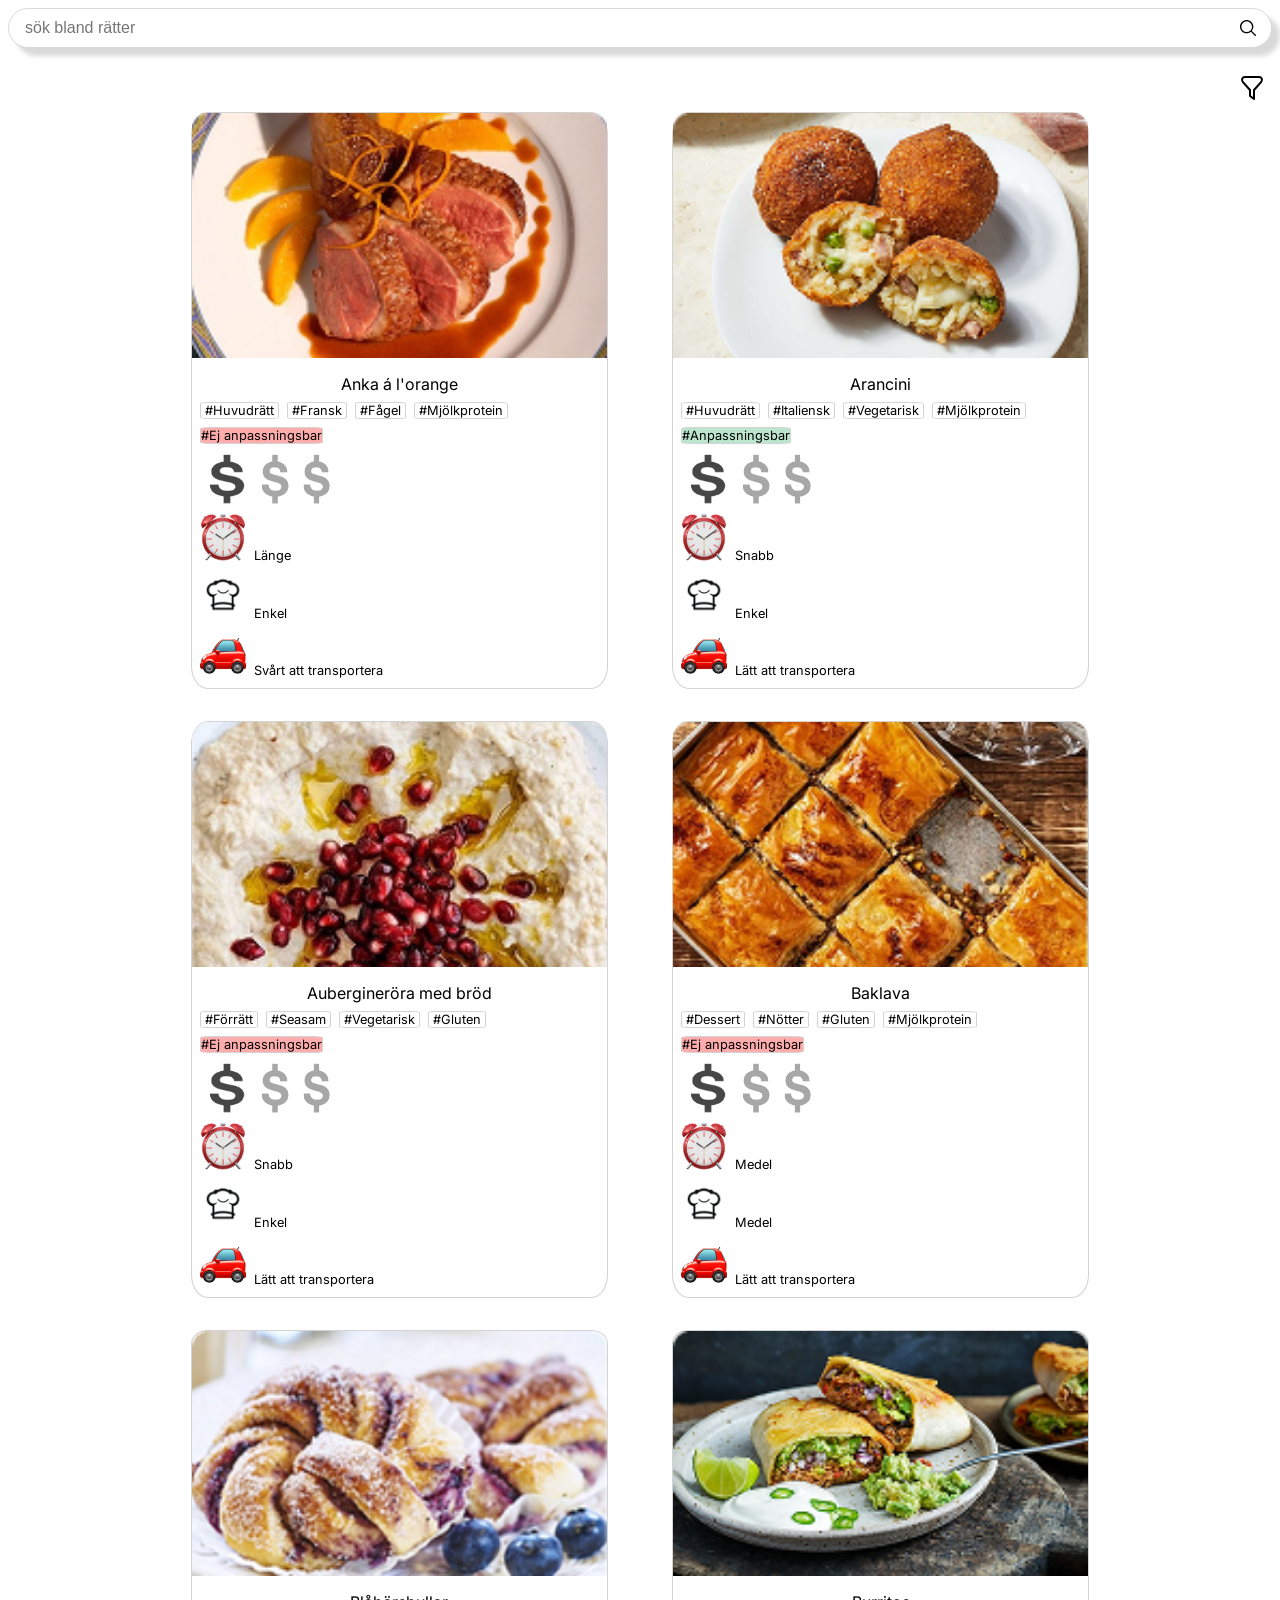
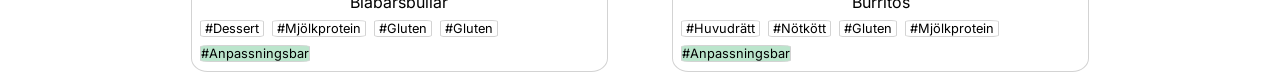
==== commit f8864208: "Add search result container, clear button and js to show/hide search results" ====
--- a/index.html
+++ b/index.html
@@ -1,81 +1,569 @@
-<!DOCTYPE html>
-<html lang="sv">
-<head>
-    <meta charset="UTF-8">
-    <meta name="viewport" content="width=device-width, initial-scale=1.0">
-    <title>Vegetarisk Lasagne</title>
-    <link href="https://fonts.googleapis.com/css2?family=Inter:wght@400;700&display=swap" rel="stylesheet">
-    <link rel="stylesheet" href="style.css">
-</head>
-<body>
-
-    <div class="recipe-card">
-        <div class="header-nav">
-            <a href="#" class="back-arrow">←</a>
-        </div>
-
-        <div class="hero-section">
-            <div class="hero-left">
-                <img src="image (6).png" alt="Lasagne" class="recipe-img">
-                <h3>Huvudingredienser</h3>
-                <ul class="main-ingredients-list">
-                    <li>Lasagneplattor</li>
-                    <li>Mozarella</li>
-                    <li>Vegofärs</li>
-                </ul>
-            </div>
-            
-            <div class="hero-right">
-                <h1>
-    Vegetarisk Lasagne <br>
-    med vegofärs
-</h1>
-                <p class="subtitle">Huvudrätt</p>
-                <p class="subtitle">Italienskt</p>
-                <div class="tags">
-                    <div class="tag-row">
-                        <span class="tag-black">Veg</span>
-                        <span class="tag-black">Laktosfri</span>
-                    </div>
-                    <span class="tag-green">Anpassningsbar</span>
-                </div>
-            </div>
-        </div>
-
-        <div class="portion-selector">
-            <button class="portion-btn" onclick="changePortions(-1)">−</button>
-            <span class="portion-text"><span id="portion-count">4</span> Portioner</span>
-            <button class="portion-btn" onclick="changePortions(1)">+</button>
-        </div>
-
-        <div class="ingredients-section">
-            <h3>Ingredienser</h3>
-            <div id="ingredient-list" class="ingredients-grid"></div>
-        </div>
-
-        <div class="instructions-section">
-            <h3>Recept</h3>
-            <div class="step-container">
-                <div class="step">
-                    <input type="checkbox">
-                    <span>Sätt ugnen på 200 grader</span>
-                </div>
-                <div class="step">
-                    <input type="checkbox">
-                    <span>Hacka löken och vitlöken. Skala moroten och rotsellerin och riv dem på den grova sidan av rivjärnet</span>
-                </div>
-                <div class="step">
-                    <input type="checkbox">
-                    <span>Ta en stor kastrull, sätt på medelhög värme och tillsätt olivoljan</span>
-                </div>
-                <div class="step">
-                    <input type="checkbox">
-                    <span>Stek lök, vitlök, morot och rotselleri tills löken blir glansig. Tillsätt vegofärsen och stek tills den får lite färg. Tillsätt sedan tomatpuré och krossade tomater. Rör runt, höj värmen och tillsätt vinägern.</span>
-                </div>
-            </div>
-        </div>
-    </div>
-
-    <script src="script.js"></script>
-</body>
-</html>
+<!DOCTYPE html>
+<html lang="en">
+
+<head>
+    <meta charset="UTF-8">
+    <meta name="viewport" content="width=device-width, initial-scale=1.0">
+    <title>Catering</title>
+    <link rel="stylesheet" href="style.css">
+    <link rel="stylesheet" href="search.css">
+    <link href="https://fonts.googleapis.com/css2?family=Inter:wght@100..900&display=swap" rel="stylesheet">
+    <script defer src="script.js"></script>
+</head>
+
+<body>
+
+    <div class="search-wrapper">
+        <form class="search-bar-wrapper">
+            <input type="text" id="searchbar" placeholder="sök bland rätter" />
+            <button id="search-btn" type="button" aria-label="Sök">
+                <img src="assets/search.svg" alt="sök" id="search-btn-img" />
+            </button>
+        </form>
+
+
+
+        <div id="tags-filter-container">
+            <div id="selected-tags" class="selected-tags hidden">
+                <div class="search-tag">
+                    <div class="tag-text">
+                        <p>Glutenfritt</p>
+                        <button class="close-btn">&times;</button>
+                    </div>
+                </div>
+                <div class="search-tag">
+                    <div class="tag-text">
+                        <p>Anpassningsbar</p>
+                        <button class="close-btn">&times;</button>
+                    </div>
+                </div>
+                <div class="search-tag">
+                    <div class="tag-text">
+                        <p>Nötkött</p>
+                        <button class="close-btn">&times;</button>
+                    </div>
+                </div>
+                <button class="link-btn" id="clear-search-btn">Rensa</button>
+            </div>
+            <button id="filter-btn" type="button">
+                <img id="filter-icon" src="assets/filter.svg" alt="filtrera sökresultat" />
+            </button>
+
+        </div>
+
+    </div>
+
+    <div class="filter-menu-background hidden" id="filter-menu-background">
+        <form class="filter-menu-container" id="filter-menu-container">
+            <button type="button" class="close-btn" id="close-filter-btn">&times;</button>
+
+
+            <section class="radio-options">
+                <h2>Sortering</h2>
+
+                <div class="radio-grid">
+
+                    <label class="radio-option">
+                        <input type="radio" id="A-Z" name="sorting" value="A-Z" />
+                        <span>A-Z</span>
+                    </label>
+
+                    <label class="radio-option">
+                        <input type="radio" id="A-Z" name="sorting" value="A-Z" />
+                        <span>Endast förrätter</span>
+                    </label>
+
+                    <label class="radio-option">
+                        <input type="radio" id="A-Z" name="sorting" value="A-Z" />
+                        <span>Endast dessert</span>
+                    </label>
+
+                    <label class="radio-option">
+                        <input type="radio" id="Z-A" name="sorting" value="Z-A" />
+                        <span>Z-A</span>
+                    </label>
+
+                    <label class="radio-option">
+                        <input type="radio" id="Z-A" name="sorting" value="Z-A" />
+                        <span>Endast huvudrätter</span>
+                    </label>
+
+                    <label class="radio-option">
+                        <input type="radio" id="most-viewed" name="sorting" value="most-viewed" />
+                        <span>Mest sedda</span>
+                    </label>
+                </div>
+            </section>
+
+            <section class="filter-section">
+
+                <div class="filter-top-options">
+                    <h2>Matfilter</h2>
+                    <label><input type="checkbox"> Anpassningsbar</label>
+                    <label><input type="checkbox"> Ej Anpassningsbar</label>
+                </div>
+
+                <div class="filter-columns">
+                    <div class="filter-column" id="filter-column-1">
+                        <h3>Allergier</h3>
+                        <label><input type="checkbox"> Nötter</label>
+                        <label><input type="checkbox"> Gluten</label>
+                        <label><input type="checkbox"> Laktos</label>
+                        <label><input type="checkbox"> Mjölkprotein</label>
+                        <label><input type="checkbox"> Skaldjur</label>
+                        <label><input type="checkbox"> Lök</label>
+                        <label><input type="checkbox"> Fisk</label>
+                        <label><input type="checkbox"> Ägg</label>
+                        <label><input type="checkbox"> Soja</label>
+                        <label><input type="checkbox"> Sesam</label>
+                        <label><input type="checkbox"> Kokos</label>
+                        <label><input type="checkbox"> Glukos</label>
+                    </div>
+
+                    <div class="filter-column">
+                        <h3>Specialkost</h3>
+                        <label><input type="checkbox"> Vegetarisk</label>
+                        <label><input type="checkbox"> Vegansk</label>
+                        <label><input type="checkbox"> Halal</label>
+                        <label><input type="checkbox"> Peskitarian</label>
+                        <label><input type="checkbox"> Diabetiker</label>
+                        <label><input type="checkbox"> Graviditet</label>
+                        <label><input type="checkbox"> Kosher</label>
+                    </div>
+
+                    <div class="filter-column">
+                        <h3>Protein</h3>
+                        <label><input type="checkbox"> Nötkött</label>
+                        <label><input type="checkbox"> Kyckling</label>
+                        <label><input type="checkbox"> Fisk</label>
+                        <label><input type="checkbox"> Skaldjur</label>
+                        <label><input type="checkbox"> Vegofärs</label>
+                        <label><input type="checkbox"> Lammkött</label>
+                        <label><input type="checkbox"> Svamp</label>
+                        <label><input type="checkbox"> Vilt</label>
+                        <label><input type="checkbox"> Fågel</label>
+
+                    </div>
+
+                    <div class="filter-column">
+                        <h3>Kolhydrater</h3>
+                        <label><input type="checkbox"> Pasta</label>
+                        <label><input type="checkbox"> Ris</label>
+                        <label><input type="checkbox"> Rotfrukt</label>
+                        <label><input type="checkbox"> Bröd</label>
+                        <label><input type="checkbox"> Havre</label>
+                        <label><input type="checkbox"> Bönor</label>
+                        <label><input type="checkbox"> Linser</label>
+                    </div>
+                </div>
+            </section>
+
+            <section class="check-options-1-row" id="pricing-options">
+                <h2>Prisklass</h2>
+                <div class="check-row">
+                    <label><input type="checkbox">$<em>$$</em></label>
+                    <label><input type="checkbox">$$<em>$</em></label>
+                    <label><input type="checkbox">$$$</label>
+                </div>
+            </section>
+
+            <section class="radio-options-1-row" id="difficulty-options">
+                <h2>Nivå</h2>
+                <div class="radio-row">
+
+                    <label class="radio-option">
+                        <input type="radio" id="difficulty-simple" name="difficulty" value="difficulty-simple" />
+                        <span>Enkelt</span>
+                    </label>
+
+
+                    <label class="radio-option">
+                        <input type="radio" id="difficulty-medium" name="difficulty" value="difficulty-medium" />
+                        <span>Medel</span>
+                    </label>
+
+
+                    <label class="radio-option">
+                        <input type="radio" id="difficulty-difficult" name="difficulty" value="difficulty-difficult" />
+                        <span>Svårt</span>
+                    </label>
+                </div>
+            </section>
+
+            <section class="radio-options-1-row" id="preparation-time-options">
+                <h2>Tillagningstid</h2>
+                <div class="radio-row">
+
+                    <label class="radio-option">
+                        <input type="radio" id="preparation-fast" name="preparation-time" value="preparation-fast" />
+                        <span>Snabb</span>
+                    </label>
+
+
+                    <label class="radio-option">
+                        <input type="radio" id="preparation-medium" name="preparation-time"
+                            value="preparation-medium" />
+                        <span>Medel</span>
+                    </label>
+
+
+                    <label class="radio-option">
+                        <input type="radio" id="preparation-long" name="preparation-time" value="preparation-long" />
+                        <span>Länge</span>
+                    </label>
+                </div>
+            </section>
+
+            <section class="radio-options-1-row" id="transport-options">
+                <h2>Transport</h2>
+                <div class="radio-row">
+
+                    <label class="radio-option">
+                        <input type="radio" id="transport-simple" name="transport-options" value="transport-simple" />
+                        <span>Enkelt att transportera</span>
+                    </label>
+
+
+                    <label class="radio-option">
+                        <input type="radio" id="transport-difficult" name="transport-options"
+                            value="transport-difficult" />
+                        <span>Svårt att transportera</span>
+                    </label>
+                </div>
+            </section>
+
+            <div class="button-wrapper">
+                <button type="button" class="apply-filters-btn" id="apply-filters-btn">Tillämpa filter</button>
+            </div>
+        </form>
+    </div>
+
+    <!--Start page recipes---------------------------------------------------->
+
+    <div class="recipes-container" id="recipes">
+        <div class="card" id="anka">
+            <img src="assets/anka.png" alt="Anka">
+            <h1>Anka á l'orange</h1>
+            <div class="textbox" id="tags">
+                <div class="textbox" id="tag">
+                    <p>#Huvudrätt</p>
+                </div>
+                <div class="textbox" id="tag">
+                    <p>#Fransk</p>
+                </div>
+                <div class="textbox" id="tag">
+                    <p>#Fågel</p>
+                </div>
+                <div class="textbox" id="tag">
+                    <p>#Mjölkprotein</p>
+                </div>
+                <div class="textbox" id="red-tag">
+                    <p>#Ej anpassningsbar</p>
+                </div>
+            </div>
+            <div class="textbox" id="dollars">
+                <img src="assets/heavy_dollar_sign.png" class="first-dollar">
+                <img src="assets/heavy_dollar_sign2.png" class="dollar">
+                <img src="assets/heavy_dollar_sign2.png" class="dollar">
+            </div>
+            <p id="icon-text"><img src="assets/alarm_clock.png" class="icon">Länge</p>
+            <p id="icon-text"><img src="assets/frog.png" class="icon">Enkel</p>
+            <p id="icon-text"><img src="assets/car.png" class="icon">Svårt att transportera</p>
+        </div>
+        <div class="card" id="arancini">
+            <img src="assets/arancini.png" alt="Arancini">
+            <h1>Arancini</h1>
+            <div class="textbox" id="tags">
+                <div class="textbox" id="tag">
+                    <p>#Huvudrätt</p>
+                </div>
+                <div class="textbox" id="tag">
+                    <p>#Italiensk</p>
+                </div>
+                <div class="textbox" id="tag">
+                    <p>#Vegetarisk</p>
+                </div>
+                <div class="textbox" id="tag">
+                    <p>#Mjölkprotein</p>
+                </div>
+                <div class="textbox" id="green-tag">
+                    <p>#Anpassningsbar</p>
+                </div>
+            </div>
+            <div class="textbox" id="dollars">
+                <img src="assets/heavy_dollar_sign.png" class="first-dollar">
+                <img src="assets/heavy_dollar_sign2.png" class="dollar">
+                <img src="assets/heavy_dollar_sign2.png" class="dollar">
+            </div>
+            <p id="icon-text"><img src="assets/alarm_clock.png" class="icon">Snabb</p>
+            <p id="icon-text"><img src="assets/frog.png" class="icon">Enkel</p>
+            <p id="icon-text"><img src="assets/car.png" class="icon">Lätt att transportera</p>
+        </div>
+        <div class="card" id="aubergine">
+            <img src="assets/aubergine.png" alt="Aubergine">
+            <h1>Aubergineröra med bröd</h1>
+            <div class="textbox" id="tags">
+                <div class="textbox" id="tag">
+                    <p>#Förrätt</p>
+                </div>
+                <div class="textbox" id="tag">
+                    <p>#Seasam</p>
+                </div>
+                <div class="textbox" id="tag">
+                    <p>#Vegetarisk</p>
+                </div>
+                <div class="textbox" id="tag">
+                    <p>#Gluten</p>
+                </div>
+                <div class="textbox" id="red-tag">
+                    <p>#Ej anpassningsbar</p>
+                </div>
+            </div>
+            <div class="textbox" id="dollars">
+                <img src="assets/heavy_dollar_sign.png" class="first-dollar">
+                <img src="assets/heavy_dollar_sign2.png" class="dollar">
+                <img src="assets/heavy_dollar_sign2.png" class="dollar">
+            </div>
+            <p id="icon-text"><img src="assets/alarm_clock.png" class="icon">Snabb</p>
+            <p id="icon-text"><img src="assets/frog.png" class="icon">Enkel</p>
+            <p id="icon-text"><img src="assets/car.png" class="icon">Lätt att transportera</p>
+        </div>
+        <div class="card" id="baklava">
+            <img src="assets/baklava.png" alt="Baklava">
+            <h1>Baklava</h1>
+            <div class="textbox" id="tags">
+                <div class="textbox" id="tag">
+                    <p>#Dessert</p>
+                </div>
+                <div class="textbox" id="tag">
+                    <p>#Nötter</p>
+                </div>
+                <div class="textbox" id="tag">
+                    <p>#Gluten</p>
+                </div>
+                <div class="textbox" id="tag">
+                    <p>#Mjölkprotein</p>
+                </div>
+                <div class="textbox" id="red-tag">
+                    <p>#Ej anpassningsbar</p>
+                </div>
+            </div>
+            <div class="textbox" id="dollars">
+                <img src="assets/heavy_dollar_sign.png" class="first-dollar">
+                <img src="assets/heavy_dollar_sign2.png" class="dollar">
+                <img src="assets/heavy_dollar_sign2.png" class="dollar">
+            </div>
+            <p id="icon-text"><img src="assets/alarm_clock.png" class="icon">Medel</p>
+            <p id="icon-text"><img src="assets/frog.png" class="icon">Medel</p>
+            <p id="icon-text"><img src="assets/car.png" class="icon">Lätt att transportera</p>
+        </div>
+        <div class="card" id="blueberry">
+            <img src="assets/blueberry.png" alt="Blåbär">
+            <h1>Blåbärsbullar</h1>
+            <div class="textbox" id="tags">
+                <div class="textbox" id="tag">
+                    <p>#Dessert</p>
+                </div>
+                <div class="textbox" id="tag">
+                    <p>#Mjölkprotein</p>
+                </div>
+                <div class="textbox" id="tag">
+                    <p>#Gluten</p>
+                </div>
+                <div class="textbox" id="tag">
+                    <p>#Gluten</p>
+                </div>
+                <div class="textbox" id="green-tag">
+                    <p>#Anpassningsbar</p>
+                </div>
+            </div>
+        </div>
+        <div class="card" id="burritos">
+            <img src="assets/burritos.png" alt="Burritos">
+            <h1>Burritos</h1>
+            <div class="textbox" id="tags">
+                <div class="textbox" id="tag">
+                    <p>#Huvudrätt</p>
+                </div>
+                <div class="textbox" id="tag">
+                    <p>#Nötkött</p>
+                </div>
+                <div class="textbox" id="tag">
+                    <p>#Gluten</p>
+                </div>
+                <div class="textbox" id="tag">
+                    <p>#Mjölkprotein</p>
+                </div>
+                <div class="textbox" id="green-tag">
+                    <p>#Anpassningsbar</p>
+                </div>
+            </div>
+        </div>
+    </div>
+
+    <!--Search resluts recipes---------------------------------------------------->
+
+    <div class="recipes-container hidden" id="search-results-recipes">
+        <div class="card" id="card1">
+            <img src="assets/lasagne2.png" alt="Nonnas söndags Lasagne med tomat och rödlöksallad upplagd i en plåt">
+            <h1>Nonnas söndags Lasagne med tomat och rödlöksallad</h1>
+            <div class="textbox" id="tags">
+                <div class="textbox" id="tag">
+                    <p>#Pasta</p>
+                </div>
+                <div class="textbox" id="tag">
+                    <p>#Italiensk</p>
+                </div>
+                <div class="textbox" id="tag">
+                    <p>#Glutenfri</p>
+                </div>
+                <div class="textbox" id="tag">
+                    <p>#Kalvfärs</p>
+                </div>
+                <div class="textbox" id="green-tag">
+                    <p>#Anpassningsbar</p>
+                </div>
+            </div>
+            <div class="textbox" id="dollars">
+                <img src="assets/heavy_dollar_sign.png" class="first-dollar">
+                <img src="assets/heavy_dollar_sign2.png" class="dollar">
+                <img src="assets/heavy_dollar_sign2.png" class="dollar">
+            </div>
+            <p id="icon-text"><img src="assets/alarm_clock.png" class="icon">Snabb</p>
+            <p id="icon-text"><img src="assets/frog.png" class="icon">Enkel</p>
+            <p id="icon-text"><img src="assets/car.png" class="icon">Lätt att transportera</p>
+        </div>
+        <div class="card" id="card2">
+            <img src="assets/lasagne3.png" alt="Lasagne bolognese med salvia upplagd på tallrik">
+            <h1>Lasagne bolognese med salvia</h1>
+            <div class="textbox" id="tags">
+                <div class="textbox" id="tag">
+                    <p>#Huvudrätt</p>
+                </div>
+                <div class="textbox" id="tag">
+                    <p>#Italiensk</p>
+                </div>
+                <div class="textbox" id="tag">
+                    <p>#Vegetarisk</p>
+                </div>
+                <div class="textbox" id="tag">
+                    <p>#Mjölkprotein</p>
+                </div>
+                <div class="textbox" id="green-tag">
+                    <p>#Anpassningsbar</p>
+                </div>
+            </div>
+            <div class="textbox" id="dollars">
+                <img src="assets/heavy_dollar_sign.png" class="first-dollar">
+                <img src="assets/heavy_dollar_sign2.png" class="dollar">
+                <img src="assets/heavy_dollar_sign2.png" class="dollar">
+            </div>
+            <p id="icon-text"><img src="assets/alarm_clock.png" class="icon">Snabb</p>
+            <p id="icon-text"><img src="assets/frog.png" class="icon">Enkel</p>
+            <p id="icon-text"><img src="assets/car.png" class="icon">Lätt att transportera</p>
+        </div>
+        <div class="card" id="card3">
+            <img src="assets/lasagne4.png" alt="Vit Lasagna med anka">
+            <h1>Vit Lasagna med anka</h1>
+            <div class="textbox" id="tags">
+                <div class="textbox" id="tag">
+                    <p>#Förrätt</p>
+                </div>
+                <div class="textbox" id="tag">
+                    <p>#Seasam</p>
+                </div>
+                <div class="textbox" id="tag">
+                    <p>#Vegetarisk</p>
+                </div>
+                <div class="textbox" id="tag">
+                    <p>#Gluten</p>
+                </div>
+                <div class="textbox" id="red-tag">
+                    <p>#Ej anpassningsbar</p>
+                </div>
+            </div>
+            <div class="textbox" id="dollars">
+                <img src="assets/heavy_dollar_sign.png" class="first-dollar">
+                <img src="assets/heavy_dollar_sign2.png" class="dollar">
+                <img src="assets/heavy_dollar_sign2.png" class="dollar">
+            </div>
+            <p id="icon-text"><img src="assets/alarm_clock.png" class="icon">Snabb</p>
+            <p id="icon-text"><img src="assets/frog.png" class="icon">Enkel</p>
+            <p id="icon-text"><img src="assets/car.png" class="icon">Lätt att transportera</p>
+        </div>
+        <div class="card" id="card4">
+            <img src="assets/lasagne5.png" alt="Lasagna al forno">
+            <h1>Lasagna al forno</h1>
+            <div class="textbox" id="tags">
+                <div class="textbox" id="tag">
+                    <p>#Italiensk</p>
+                </div>
+                <div class="textbox" id="tag">
+                    <p>#Nötkött</p>
+                </div>
+                <div class="textbox" id="tag">
+                    <p>#Pasta</p>
+                </div>
+                <div class="textbox" id="tag">
+                    <p>#Mjölkprotein</p>
+                </div>
+                <div class="textbox" id="red-tag">
+                    <p>#Ej anpassningsbar</p>
+                </div>
+            </div>
+            <div class="textbox" id="dollars">
+                <img src="assets/heavy_dollar_sign.png" class="first-dollar">
+                <img src="assets/heavy_dollar_sign2.png" class="dollar">
+                <img src="assets/heavy_dollar_sign2.png" class="dollar">
+            </div>
+            <p id="icon-text"><img src="assets/alarm_clock.png" class="icon">Medel</p>
+            <p id="icon-text"><img src="assets/frog.png" class="icon">Medel</p>
+            <p id="icon-text"><img src="assets/car.png" class="icon">Lätt att transportera</p>
+        </div>
+        <div class="card" id="card5">
+            <img src="assets/lasagne6.png" alt="Krämig Kycklinglasagne">
+            <h1>Krämig Kycklinglasagne</h1>
+            <div class="textbox" id="tags">
+                <div class="textbox" id="tag">
+                    <p>#Pasta</p>
+                </div>
+                <div class="textbox" id="tag">
+                    <p>#Mjölkprotein</p>
+                </div>
+                <div class="textbox" id="tag">
+                    <p>#Gluten</p>
+                </div>
+                <div class="textbox" id="tag">
+                    <p>#Gluten</p>
+                </div>
+                <div class="textbox" id="green-tag">
+                    <p>#Anpassningsbar</p>
+                </div>
+            </div>
+        </div>
+        <div class="card" id="card6">
+            <img src="assets/lasagne7.png" alt="Vegetarisk lasagne med vegofärs">
+            <h1>Vegetarisk lasagne med vegofärs</h1>
+            <div class="textbox" id="tags">
+                <div class="textbox" id="tag">
+                    <p>#Huvudrätt</p>
+                </div>
+                <div class="textbox" id="tag">
+                    <p>#Nötkött</p>
+                </div>
+                <div class="textbox" id="tag">
+                    <p>#Gluten</p>
+                </div>
+                <div class="textbox" id="tag">
+                    <p>#Mjölkprotein</p>
+                </div>
+                <div class="textbox" id="green-tag">
+                    <p>#Anpassningsbar</p>
+                </div>
+            </div>
+        </div>
+
+
+</body>
+
+</html>
--- a/style.css
+++ b/style.css
@@ -1,148 +1,99 @@
-body {
-    background-color: #f9f9f9;
-    font-family: 'Inter', sans-serif;
-    margin: 0;
-    display: flex;
-    justify-content: center;
-    padding: 20px;
-}
-
-.recipe-card {
-    background: white;
-    width: 600px;
-    padding: 16px;
-    box-sizing: border-box;
-}
-
-.header-nav {
-    margin-bottom: 16px;
-}
-
-.back-arrow {
-    font-size: 24px;
-    text-decoration: none;
-    color: black;
-}
-
-.hero-section {
-    display: flex;
-    gap: 24px;
-    margin-bottom: 24px;
-}
-
-.hero-left {
-    width: 262px;
-}
-
-.recipe-img {
-    width: 262px;
-    height: 235px;
-    border-radius: 16px;
-    object-fit: cover;
-}
-
-h1 {
-    font-size: 24px;
-    margin: 0 0 4px 0;
-    font-weight: 400;
-}
-
-.subtitle {
-    font-style: italic;
-    margin: 0;
-    font-size: 16px;
-    color: #333;
-}
-
-.tags {
-    margin-top: 12px;
-}
-
-.tag-row {
-    margin-bottom: 8px;
-}
-
-.tag-black {
-    background: #2D2D2D;
-    color: white;
-    padding: 4px 12px;
-    border-radius: 8px;
-    font-size: 14px;
-    margin-right: 4px;
-}
-
-.tag-green {
-    background: #a8e3b2;
-    color: #1B4332;
-    padding: 4px 12px;
-    border-radius: 8px;
-    font-size: 14px;
-    font-weight: 500;
-}
-
-h3 {
-    font-size: 20px;
-    margin: 16px 0 8px 0;
-}
-
-.main-ingredients-list {
-    margin: 8px 0 0 0;
-    padding-left: 20px;
-}
-
-.portion-selector {
-    width: 549px;
-    height: 58px;
-    border: 1px solid #000;
-    border-radius: 16px;
-    display: flex;
-    align-items: center;
-    justify-content: space-between;
-    padding: 0 16px;
-    margin: 24px auto;
-    box-sizing: border-box;
-}
-
-.portion-btn {
-    width: 32px;
-    height: 32px;
-    background: #FFC08A;
-    border: none;
-    border-radius: 50%;
-    font-size: 20px;
-    cursor: pointer;
-    display: flex;
-    align-items: center;
-    justify-content: center;
-}
-
-.portion-text {
-    font-weight: bold;
-    font-size: 18px;
-}
-
-.ingredients-grid {
-    display: grid;
-    grid-template-columns: 1fr 1fr;
-    gap: 8px 24px;
-    margin-bottom: 32px;
-}
-
-.step {
-    display: flex;
-    gap: 12px;
-    margin-bottom: 16px;
-    align-items: flex-start;
-}
-
-.step input[type="checkbox"] {
-    width: 20px;
-    height: 20px;
-    margin-top: 2px;
-    flex-shrink: 0;
-}
-
-.step span {
-    font-size: 15px;
-    line-height: 1.5;
+* {
+    box-sizing: border-box;
+}
+
+html {
+    font-family: Inter, sans-serif;
+}
+
+h1 {
+    font-weight: normal;
+    font-size: 1rem;
+    text-align: center;
+    margin: 0;
+    width: 100%;
+    padding-top: 1rem;
+    padding-bottom: 0.5rem;
+    white-space: normal;
+    word-break: break-word;
+}
+
+.card {
+    border: 1px solid lightgray;
+    border-radius: 4%;
+    width: 33%;
+    display: flex;
+    flex-direction: column;
+    padding-bottom: 0.6rem;
+    }
+
+.recipes-container {
+    display: flex;
+    flex-direction: row;
+    justify-content: center;
+    column-gap: 4rem;
+    row-gap: 2rem;
+    flex-wrap: wrap;
+    margin-top: 1.5rem;
+
+}
+
+#tags {
+    display: flex;
+    flex-wrap: wrap;
+    gap: 0.5rem;
+    padding-left: 0.5rem;
+}
+
+#tag {
+    border: 1px solid lightgray;
+    border-radius: 10%;
+    width: fit-content;
+    padding-left: 0.25rem;
+    padding-right: 0.25rem;
+}
+
+#red-tag {
+    border: 1px solid lightgray;
+    border-radius: 10%;
+    width: fit-content;
+    background-color: rgb(255, 172, 172);
+}
+
+#green-tag {
+    border: 1px solid lightgray;
+    border-radius: 10%;
+    width: fit-content;
+    background-color: rgb(187, 229, 204);
+}
+
+#dollars {
+    display: flex;
+    flex-direction: row;
+}
+
+.first-dollar {
+    width: 15%;
+    padding-top: 0.5rem;
+    padding-left: 0.5rem;
+}
+
+.dollar {
+    width: 10%;
+    padding-top: 0.5rem;
+}
+
+.icon {
+    width: 15%;
+    padding-right: 0.5rem;
+    padding-left: 0.5rem;
+}
+
+.recipes-container p {
+    font-size: 80%;
+    margin: 0;
+}
+
+#icon-text {
+    padding-top: 0.5rem;
 }
--- a/search.css
+++ b/search.css
@@ -0,0 +1,285 @@
+* {
+    box-sizing: border-box;
+}
+
+html {
+    font-family: Inter, sans-serif;
+}
+
+.search-wrapper {
+    width: 100%;
+    display: flex;
+    flex-direction: column;
+    gap: 1rem;
+}
+
+.search-bar-wrapper {
+    width: 100%;
+    position: relative;
+}
+
+#searchbar {
+    width: 100%;
+    height: 40px;
+    border-radius: 40px;
+    box-shadow: 8px 8px 5px #D9D9D9;
+    padding: 0 3rem 0 1rem;
+    font-size: 1rem;
+    box-sizing: border-box;
+    border-style: solid;
+    border-width: 1px;
+    border-color: #D9D9D9;
+}
+
+#search-btn {
+    position: absolute;
+    top: 50%;
+    right: 1rem;
+    transform: translateY(-50%);
+    border: none;
+    background: transparent;
+    padding: 0;
+    cursor: pointer;
+    display: flex;
+    align-items: center;
+    justify-content: center;
+}
+
+#search-btn-img {
+    height: 16px;
+    width: 16px;
+}
+
+
+#tags-filter-container {
+    display: flex;
+    flex-direction: row;
+    margin-top: 12px;
+    margin-bottom: 12px;
+}
+
+
+.selected-tags {
+    display: flex;
+    flex-wrap: wrap;
+    gap: 1rem;
+    height: 2rem;
+    width: 100%
+}
+
+.selected-tag {
+    display: flex;
+    flex-direction: row;
+    align-items: center;
+    background: #e8e8e8;
+    padding: 6px 10px;
+}
+
+.search-tag {
+    background-color: black;
+    padding-right: 1%;
+    padding-left: 1.5%;
+    border-radius: 15px;
+    align-items: center;
+}
+
+.tag-text {
+    display: flex;
+    flex-direction: row;
+    color: white;
+    font-size: 1rem;
+    padding: 0%;
+}
+
+.close-btn {
+    border: none;
+    background: transparent;
+    cursor: pointer;
+    color: white;
+    line-height: 1;
+    font-size: 2rem;
+}
+
+#clear-search-btn {
+    border: none;
+    background: transparent;
+    cursor: pointer;
+    text-decoration: underline;
+}
+
+#filter-btn {
+    border: none;
+    background: transparent;
+    cursor: pointer;
+    padding: 0;
+    position: absolute;
+    right: 0px;
+    margin-right: 1rem;
+    margin-left: 1rem;
+}
+
+
+#filter-icon {
+    height: 24px;
+    width: 24px;
+}
+
+/* filter menu start ---------------------------------------------------------------------------------*/
+
+.filter-menu-background {
+    width: 100%;
+    background-color: #D9D9D9;
+    padding: 1rem;
+    display: flex;
+    box-sizing: border-box;
+    margin-top: 2rem;
+}
+
+.filter-menu-container {
+    background-color: white;
+    position: relative;
+    width: 100%;
+    justify-content: center;
+    padding: 1rem;
+
+}
+
+.filter-menu-container h2 {
+
+    text-decoration: underline;
+    font-weight: 400;
+    font-size: 1.5rem;
+}
+
+.filter-menu-container h3 {
+    text-decoration: underline;
+    font-weight: 400;
+    font-size: 1rem;
+}
+
+#close-filter-btn {
+    color: black;
+    line-height: 1;
+    font-size: 3rem;
+    line-height: 0;
+    font-weight: 100;
+    position: absolute;
+    right: 10px;
+}
+
+/* filters----------------------------------------------------*/
+
+.filter-top-options,
+.radio-row,
+.check-row {
+    display: flex;
+    align-items: center;
+    justify-content: flex-start;
+    flex-wrap: wrap;
+}
+
+.radio-grid {
+    display: grid;
+    grid-template-columns: repeat(3, 1fr);
+    gap: 0.6rem 2rem;
+}
+
+.radio-option {
+    display: grid;
+    grid-template-columns: 18px 1fr;
+    align-items: start;
+    column-gap: 0.5rem;
+}
+
+.radio-option input {
+    margin: 0;
+}
+
+.filter-section {
+    max-width: 100%;
+}
+
+.filter-top-options {
+    display: flex;
+    align-items: center;
+    justify-content: space-between;
+    gap: 2rem;
+    margin-bottom: 2rem;
+    margin-top: 2rem;
+
+}
+
+.filter-columns {
+
+    display: grid;
+    grid-template-columns: repeat(auto-fit, minmax(120px, 1fr));
+    border-top: 2px solid #8f8f8f;
+    margin-top: 0.5rem;
+
+}
+
+.filter-column {
+    padding: 5px 5px 5px 5px;
+    display: flex;
+    flex-direction: column;
+    gap: 0.2rem;
+}
+
+.filter-column+.filter-column {
+    border-left: 2px solid #8f8f8f;
+
+}
+
+/*
+#filter-column-1{
+    border-left: 2px solid #8f8f8f;
+}
+    */
+
+.filter-column h3 {
+    margin: 0.5rem 0 0.5rem 0;
+    font-size: 1rem;
+    font-weight: 600;
+}
+
+.filter-column label {
+    display: grid;
+    grid-template-columns: 18px 1fr;
+    align-items: start;
+    column-gap: 8px;
+    line-height: 1.2;
+}
+
+
+
+.radio-row,
+.check-row {
+    display: flex;
+    align-items: center;
+    justify-content: space-between;
+    margin: 2rem;
+
+}
+
+.check-row em {
+    color: #bbbb;
+    font-style: normal;
+
+}
+
+.button-wrapper {
+    display: flex;
+    justify-content: center;
+}
+
+.apply-filters-btn {
+    background-color: black;
+    padding: 1rem;
+    border-radius: 15px;
+    color: white;
+    font-size: 1rem;
+}
+
+.hidden {
+    display: none !important;
+}
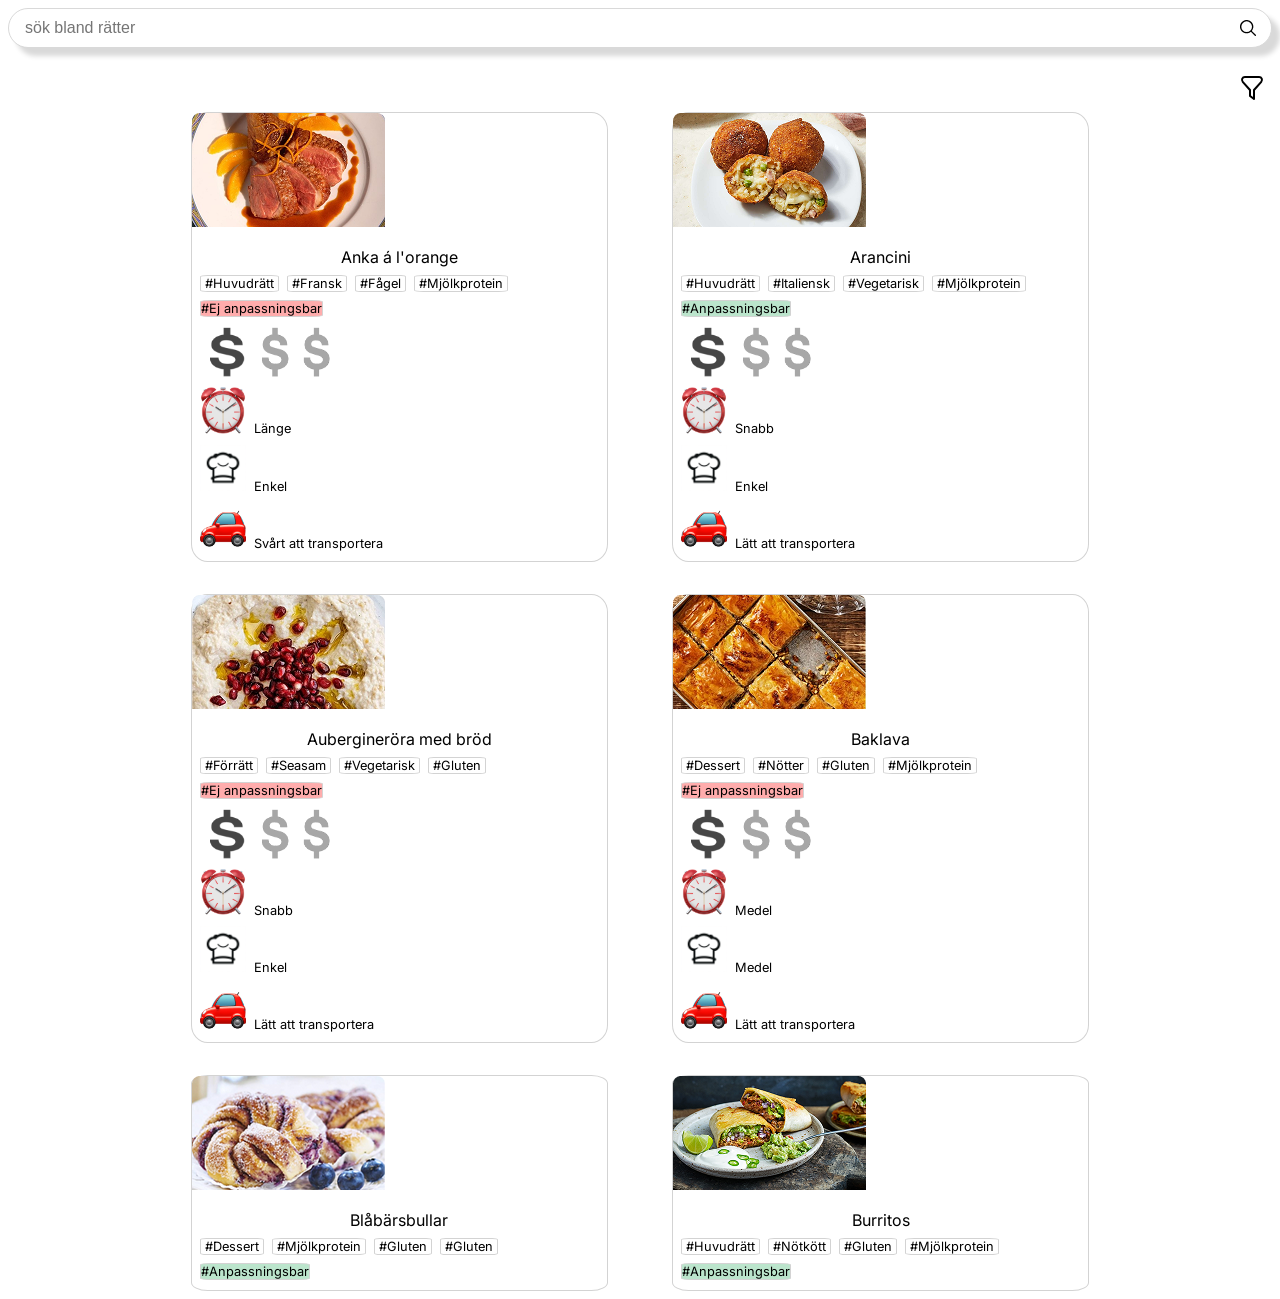
==== commit b9604899: "Add files via upload" ====
--- a/index.html
+++ b/index.html
@@ -12,7 +12,6 @@
 </head>
 
 <body>
-
     <div class="search-wrapper">
         <form class="search-bar-wrapper">
             <input type="text" id="searchbar" placeholder="sök bland rätter" />
@@ -21,8 +20,6 @@
             </button>
         </form>
 
-
-
         <div id="tags-filter-container">
             <div id="selected-tags" class="selected-tags hidden">
                 <div class="search-tag">
@@ -48,15 +45,12 @@
             <button id="filter-btn" type="button">
                 <img id="filter-icon" src="assets/filter.svg" alt="filtrera sökresultat" />
             </button>
-
-        </div>
-
+        </div>
     </div>
 
     <div class="filter-menu-background hidden" id="filter-menu-background">
         <form class="filter-menu-container" id="filter-menu-container">
             <button type="button" class="close-btn" id="close-filter-btn">&times;</button>
-
 
             <section class="radio-options">
                 <h2>Sortering</h2>
@@ -142,7 +136,6 @@
                         <label><input type="checkbox"> Svamp</label>
                         <label><input type="checkbox"> Vilt</label>
                         <label><input type="checkbox"> Fågel</label>
-
                     </div>
 
                     <div class="filter-column">
@@ -176,12 +169,10 @@
                         <span>Enkelt</span>
                     </label>
 
-
                     <label class="radio-option">
                         <input type="radio" id="difficulty-medium" name="difficulty" value="difficulty-medium" />
                         <span>Medel</span>
                     </label>
-
 
                     <label class="radio-option">
                         <input type="radio" id="difficulty-difficult" name="difficulty" value="difficulty-difficult" />
@@ -199,14 +190,12 @@
                         <span>Snabb</span>
                     </label>
 
-
                     <label class="radio-option">
                         <input type="radio" id="preparation-medium" name="preparation-time"
                             value="preparation-medium" />
                         <span>Medel</span>
                     </label>
 
-
                     <label class="radio-option">
                         <input type="radio" id="preparation-long" name="preparation-time" value="preparation-long" />
                         <span>Länge</span>
@@ -222,7 +211,6 @@
                         <input type="radio" id="transport-simple" name="transport-options" value="transport-simple" />
                         <span>Enkelt att transportera</span>
                     </label>
-
 
                     <label class="radio-option">
                         <input type="radio" id="transport-difficult" name="transport-options"
@@ -242,162 +230,174 @@
 
     <div class="recipes-container" id="recipes">
         <div class="card" id="anka">
-            <img src="assets/anka.png" alt="Anka">
-            <h1>Anka á l'orange</h1>
-            <div class="textbox" id="tags">
-                <div class="textbox" id="tag">
-                    <p>#Huvudrätt</p>
-                </div>
-                <div class="textbox" id="tag">
-                    <p>#Fransk</p>
-                </div>
-                <div class="textbox" id="tag">
-                    <p>#Fågel</p>
-                </div>
-                <div class="textbox" id="tag">
-                    <p>#Mjölkprotein</p>
-                </div>
-                <div class="textbox" id="red-tag">
-                    <p>#Ej anpassningsbar</p>
-                </div>
-            </div>
-            <div class="textbox" id="dollars">
-                <img src="assets/heavy_dollar_sign.png" class="first-dollar">
-                <img src="assets/heavy_dollar_sign2.png" class="dollar">
-                <img src="assets/heavy_dollar_sign2.png" class="dollar">
-            </div>
-            <p id="icon-text"><img src="assets/alarm_clock.png" class="icon">Länge</p>
-            <p id="icon-text"><img src="assets/frog.png" class="icon">Enkel</p>
-            <p id="icon-text"><img src="assets/car.png" class="icon">Svårt att transportera</p>
+            <a href="recipe.html" class="card-link">
+                <img src="assets/anka.png" alt="Anka">
+                <h1>Anka á l'orange</h1>
+                <div class="textbox" id="tags">
+                    <div class="textbox" id="tag">
+                        <p>#Huvudrätt</p>
+                    </div>
+                    <div class="textbox" id="tag">
+                        <p>#Fransk</p>
+                    </div>
+                    <div class="textbox" id="tag">
+                        <p>#Fågel</p>
+                    </div>
+                    <div class="textbox" id="tag">
+                        <p>#Mjölkprotein</p>
+                    </div>
+                    <div class="textbox" id="red-tag">
+                        <p>#Ej anpassningsbar</p>
+                    </div>
+                </div>
+                <div class="textbox" id="dollars">
+                    <img src="assets/heavy_dollar_sign.png" class="first-dollar">
+                    <img src="assets/heavy_dollar_sign2.png" class="dollar">
+                    <img src="assets/heavy_dollar_sign2.png" class="dollar">
+                </div>
+                <p id="icon-text"><img src="assets/alarm_clock.png" class="icon">Länge</p>
+                <p id="icon-text"><img src="assets/frog.png" class="icon">Enkel</p>
+                <p id="icon-text"><img src="assets/car.png" class="icon">Svårt att transportera</p>
+            </a>
         </div>
         <div class="card" id="arancini">
-            <img src="assets/arancini.png" alt="Arancini">
-            <h1>Arancini</h1>
-            <div class="textbox" id="tags">
-                <div class="textbox" id="tag">
-                    <p>#Huvudrätt</p>
-                </div>
-                <div class="textbox" id="tag">
-                    <p>#Italiensk</p>
-                </div>
-                <div class="textbox" id="tag">
-                    <p>#Vegetarisk</p>
-                </div>
-                <div class="textbox" id="tag">
-                    <p>#Mjölkprotein</p>
-                </div>
-                <div class="textbox" id="green-tag">
-                    <p>#Anpassningsbar</p>
-                </div>
-            </div>
-            <div class="textbox" id="dollars">
-                <img src="assets/heavy_dollar_sign.png" class="first-dollar">
-                <img src="assets/heavy_dollar_sign2.png" class="dollar">
-                <img src="assets/heavy_dollar_sign2.png" class="dollar">
-            </div>
-            <p id="icon-text"><img src="assets/alarm_clock.png" class="icon">Snabb</p>
-            <p id="icon-text"><img src="assets/frog.png" class="icon">Enkel</p>
-            <p id="icon-text"><img src="assets/car.png" class="icon">Lätt att transportera</p>
+            <a href="recipe.html" class="card-link">
+                <img src="assets/arancini.png" alt="Arancini">
+                <h1>Arancini</h1>
+                <div class="textbox" id="tags">
+                    <div class="textbox" id="tag">
+                        <p>#Huvudrätt</p>
+                    </div>
+                    <div class="textbox" id="tag">
+                        <p>#Italiensk</p>
+                    </div>
+                    <div class="textbox" id="tag">
+                        <p>#Vegetarisk</p>
+                    </div>
+                    <div class="textbox" id="tag">
+                        <p>#Mjölkprotein</p>
+                    </div>
+                    <div class="textbox" id="green-tag">
+                        <p>#Anpassningsbar</p>
+                    </div>
+                </div>
+                <div class="textbox" id="dollars">
+                    <img src="assets/heavy_dollar_sign.png" class="first-dollar">
+                    <img src="assets/heavy_dollar_sign2.png" class="dollar">
+                    <img src="assets/heavy_dollar_sign2.png" class="dollar">
+                </div>
+                <p id="icon-text"><img src="assets/alarm_clock.png" class="icon">Snabb</p>
+                <p id="icon-text"><img src="assets/frog.png" class="icon">Enkel</p>
+                <p id="icon-text"><img src="assets/car.png" class="icon">Lätt att transportera</p>
+            </a>
         </div>
         <div class="card" id="aubergine">
-            <img src="assets/aubergine.png" alt="Aubergine">
-            <h1>Aubergineröra med bröd</h1>
-            <div class="textbox" id="tags">
-                <div class="textbox" id="tag">
-                    <p>#Förrätt</p>
-                </div>
-                <div class="textbox" id="tag">
-                    <p>#Seasam</p>
-                </div>
-                <div class="textbox" id="tag">
-                    <p>#Vegetarisk</p>
-                </div>
-                <div class="textbox" id="tag">
-                    <p>#Gluten</p>
-                </div>
-                <div class="textbox" id="red-tag">
-                    <p>#Ej anpassningsbar</p>
-                </div>
-            </div>
-            <div class="textbox" id="dollars">
-                <img src="assets/heavy_dollar_sign.png" class="first-dollar">
-                <img src="assets/heavy_dollar_sign2.png" class="dollar">
-                <img src="assets/heavy_dollar_sign2.png" class="dollar">
-            </div>
-            <p id="icon-text"><img src="assets/alarm_clock.png" class="icon">Snabb</p>
-            <p id="icon-text"><img src="assets/frog.png" class="icon">Enkel</p>
-            <p id="icon-text"><img src="assets/car.png" class="icon">Lätt att transportera</p>
+            <a href="recipe.html" class="card-link">
+                <img src="assets/aubergine.png" alt="Aubergine">
+                <h1>Aubergineröra med bröd</h1>
+                <div class="textbox" id="tags">
+                    <div class="textbox" id="tag">
+                        <p>#Förrätt</p>
+                    </div>
+                    <div class="textbox" id="tag">
+                        <p>#Seasam</p>
+                    </div>
+                    <div class="textbox" id="tag">
+                        <p>#Vegetarisk</p>
+                    </div>
+                    <div class="textbox" id="tag">
+                        <p>#Gluten</p>
+                    </div>
+                    <div class="textbox" id="red-tag">
+                        <p>#Ej anpassningsbar</p>
+                    </div>
+                </div>
+                <div class="textbox" id="dollars">
+                    <img src="assets/heavy_dollar_sign.png" class="first-dollar">
+                    <img src="assets/heavy_dollar_sign2.png" class="dollar">
+                    <img src="assets/heavy_dollar_sign2.png" class="dollar">
+                </div>
+                <p id="icon-text"><img src="assets/alarm_clock.png" class="icon">Snabb</p>
+                <p id="icon-text"><img src="assets/frog.png" class="icon">Enkel</p>
+                <p id="icon-text"><img src="assets/car.png" class="icon">Lätt att transportera</p>
+            </a>
         </div>
         <div class="card" id="baklava">
-            <img src="assets/baklava.png" alt="Baklava">
-            <h1>Baklava</h1>
-            <div class="textbox" id="tags">
-                <div class="textbox" id="tag">
-                    <p>#Dessert</p>
-                </div>
-                <div class="textbox" id="tag">
-                    <p>#Nötter</p>
-                </div>
-                <div class="textbox" id="tag">
-                    <p>#Gluten</p>
-                </div>
-                <div class="textbox" id="tag">
-                    <p>#Mjölkprotein</p>
-                </div>
-                <div class="textbox" id="red-tag">
-                    <p>#Ej anpassningsbar</p>
-                </div>
-            </div>
-            <div class="textbox" id="dollars">
-                <img src="assets/heavy_dollar_sign.png" class="first-dollar">
-                <img src="assets/heavy_dollar_sign2.png" class="dollar">
-                <img src="assets/heavy_dollar_sign2.png" class="dollar">
-            </div>
-            <p id="icon-text"><img src="assets/alarm_clock.png" class="icon">Medel</p>
-            <p id="icon-text"><img src="assets/frog.png" class="icon">Medel</p>
-            <p id="icon-text"><img src="assets/car.png" class="icon">Lätt att transportera</p>
+            <a href="recipe.html" class="card-link">
+                <img src="assets/baklava.png" alt="Baklava">
+                <h1>Baklava</h1>
+                <div class="textbox" id="tags">
+                    <div class="textbox" id="tag">
+                        <p>#Dessert</p>
+                    </div>
+                    <div class="textbox" id="tag">
+                        <p>#Nötter</p>
+                    </div>
+                    <div class="textbox" id="tag">
+                        <p>#Gluten</p>
+                    </div>
+                    <div class="textbox" id="tag">
+                        <p>#Mjölkprotein</p>
+                    </div>
+                    <div class="textbox" id="red-tag">
+                        <p>#Ej anpassningsbar</p>
+                    </div>
+                </div>
+                <div class="textbox" id="dollars">
+                    <img src="assets/heavy_dollar_sign.png" class="first-dollar">
+                    <img src="assets/heavy_dollar_sign2.png" class="dollar">
+                    <img src="assets/heavy_dollar_sign2.png" class="dollar">
+                </div>
+                <p id="icon-text"><img src="assets/alarm_clock.png" class="icon">Medel</p>
+                <p id="icon-text"><img src="assets/frog.png" class="icon">Medel</p>
+                <p id="icon-text"><img src="assets/car.png" class="icon">Lätt att transportera</p>
+            </a>
         </div>
         <div class="card" id="blueberry">
-            <img src="assets/blueberry.png" alt="Blåbär">
-            <h1>Blåbärsbullar</h1>
-            <div class="textbox" id="tags">
-                <div class="textbox" id="tag">
-                    <p>#Dessert</p>
-                </div>
-                <div class="textbox" id="tag">
-                    <p>#Mjölkprotein</p>
-                </div>
-                <div class="textbox" id="tag">
-                    <p>#Gluten</p>
-                </div>
-                <div class="textbox" id="tag">
-                    <p>#Gluten</p>
-                </div>
-                <div class="textbox" id="green-tag">
-                    <p>#Anpassningsbar</p>
-                </div>
-            </div>
+            <a href="recipe.html" class="card-link">
+                <img src="assets/blueberry.png" alt="Blåbär">
+                <h1>Blåbärsbullar</h1>
+                <div class="textbox" id="tags">
+                    <div class="textbox" id="tag">
+                        <p>#Dessert</p>
+                    </div>
+                    <div class="textbox" id="tag">
+                        <p>#Mjölkprotein</p>
+                    </div>
+                    <div class="textbox" id="tag">
+                        <p>#Gluten</p>
+                    </div>
+                    <div class="textbox" id="tag">
+                        <p>#Gluten</p>
+                    </div>
+                    <div class="textbox" id="green-tag">
+                        <p>#Anpassningsbar</p>
+                    </div>
+                </div>
+            </a>
         </div>
         <div class="card" id="burritos">
-            <img src="assets/burritos.png" alt="Burritos">
-            <h1>Burritos</h1>
-            <div class="textbox" id="tags">
-                <div class="textbox" id="tag">
-                    <p>#Huvudrätt</p>
-                </div>
-                <div class="textbox" id="tag">
-                    <p>#Nötkött</p>
-                </div>
-                <div class="textbox" id="tag">
-                    <p>#Gluten</p>
-                </div>
-                <div class="textbox" id="tag">
-                    <p>#Mjölkprotein</p>
-                </div>
-                <div class="textbox" id="green-tag">
-                    <p>#Anpassningsbar</p>
-                </div>
-            </div>
+            <a href="recipe.html" class="card-link">
+                <img src="assets/burritos.png" alt="Burritos">
+                <h1>Burritos</h1>
+                <div class="textbox" id="tags">
+                    <div class="textbox" id="tag">
+                        <p>#Huvudrätt</p>
+                    </div>
+                    <div class="textbox" id="tag">
+                        <p>#Nötkött</p>
+                    </div>
+                    <div class="textbox" id="tag">
+                        <p>#Gluten</p>
+                    </div>
+                    <div class="textbox" id="tag">
+                        <p>#Mjölkprotein</p>
+                    </div>
+                    <div class="textbox" id="green-tag">
+                        <p>#Anpassningsbar</p>
+                    </div>
+                </div>
+            </a>
         </div>
     </div>
 
@@ -405,165 +405,176 @@
 
     <div class="recipes-container hidden" id="search-results-recipes">
         <div class="card" id="card1">
-            <img src="assets/lasagne2.png" alt="Nonnas söndags Lasagne med tomat och rödlöksallad upplagd i en plåt">
-            <h1>Nonnas söndags Lasagne med tomat och rödlöksallad</h1>
-            <div class="textbox" id="tags">
-                <div class="textbox" id="tag">
-                    <p>#Pasta</p>
-                </div>
-                <div class="textbox" id="tag">
-                    <p>#Italiensk</p>
-                </div>
-                <div class="textbox" id="tag">
-                    <p>#Glutenfri</p>
-                </div>
-                <div class="textbox" id="tag">
-                    <p>#Kalvfärs</p>
-                </div>
-                <div class="textbox" id="green-tag">
-                    <p>#Anpassningsbar</p>
-                </div>
-            </div>
-            <div class="textbox" id="dollars">
-                <img src="assets/heavy_dollar_sign.png" class="first-dollar">
-                <img src="assets/heavy_dollar_sign2.png" class="dollar">
-                <img src="assets/heavy_dollar_sign2.png" class="dollar">
-            </div>
-            <p id="icon-text"><img src="assets/alarm_clock.png" class="icon">Snabb</p>
-            <p id="icon-text"><img src="assets/frog.png" class="icon">Enkel</p>
-            <p id="icon-text"><img src="assets/car.png" class="icon">Lätt att transportera</p>
+            <a href="recipe.html" class="card-link">
+                <img src="assets/lasagne2.png"
+                    alt="Nonnas söndags Lasagne med tomat och rödlöksallad upplagd i en plåt">
+                <h1>Nonnas söndags Lasagne med tomat och rödlöksallad</h1>
+                <div class="textbox" id="tags">
+                    <div class="textbox" id="tag">
+                        <p>#Pasta</p>
+                    </div>
+                    <div class="textbox" id="tag">
+                        <p>#Italiensk</p>
+                    </div>
+                    <div class="textbox" id="tag">
+                        <p>#Glutenfri</p>
+                    </div>
+                    <div class="textbox" id="tag">
+                        <p>#Kalvfärs</p>
+                    </div>
+                    <div class="textbox" id="green-tag">
+                        <p>#Anpassningsbar</p>
+                    </div>
+                </div>
+                <div class="textbox" id="dollars">
+                    <img src="assets/heavy_dollar_sign.png" class="first-dollar">
+                    <img src="assets/heavy_dollar_sign2.png" class="dollar">
+                    <img src="assets/heavy_dollar_sign2.png" class="dollar">
+                </div>
+                <p id="icon-text"><img src="assets/alarm_clock.png" class="icon">Snabb</p>
+                <p id="icon-text"><img src="assets/frog.png" class="icon">Enkel</p>
+                <p id="icon-text"><img src="assets/car.png" class="icon">Lätt att transportera</p>
+            </a>
         </div>
         <div class="card" id="card2">
-            <img src="assets/lasagne3.png" alt="Lasagne bolognese med salvia upplagd på tallrik">
-            <h1>Lasagne bolognese med salvia</h1>
-            <div class="textbox" id="tags">
-                <div class="textbox" id="tag">
-                    <p>#Huvudrätt</p>
-                </div>
-                <div class="textbox" id="tag">
-                    <p>#Italiensk</p>
-                </div>
-                <div class="textbox" id="tag">
-                    <p>#Vegetarisk</p>
-                </div>
-                <div class="textbox" id="tag">
-                    <p>#Mjölkprotein</p>
-                </div>
-                <div class="textbox" id="green-tag">
-                    <p>#Anpassningsbar</p>
-                </div>
-            </div>
-            <div class="textbox" id="dollars">
-                <img src="assets/heavy_dollar_sign.png" class="first-dollar">
-                <img src="assets/heavy_dollar_sign2.png" class="dollar">
-                <img src="assets/heavy_dollar_sign2.png" class="dollar">
-            </div>
-            <p id="icon-text"><img src="assets/alarm_clock.png" class="icon">Snabb</p>
-            <p id="icon-text"><img src="assets/frog.png" class="icon">Enkel</p>
-            <p id="icon-text"><img src="assets/car.png" class="icon">Lätt att transportera</p>
+            <a href="recipe.html" class="card-link">
+                <img src="assets/lasagne3.png" alt="Lasagne bolognese med salvia upplagd på tallrik">
+                <h1>Lasagne bolognese med salvia</h1>
+                <div class="textbox" id="tags">
+                    <div class="textbox" id="tag">
+                        <p>#Huvudrätt</p>
+                    </div>
+                    <div class="textbox" id="tag">
+                        <p>#Italiensk</p>
+                    </div>
+                    <div class="textbox" id="tag">
+                        <p>#Vegetarisk</p>
+                    </div>
+                    <div class="textbox" id="tag">
+                        <p>#Mjölkprotein</p>
+                    </div>
+                    <div class="textbox" id="green-tag">
+                        <p>#Anpassningsbar</p>
+                    </div>
+                </div>
+                <div class="textbox" id="dollars">
+                    <img src="assets/heavy_dollar_sign.png" class="first-dollar">
+                    <img src="assets/heavy_dollar_sign2.png" class="dollar">
+                    <img src="assets/heavy_dollar_sign2.png" class="dollar">
+                </div>
+                <p id="icon-text"><img src="assets/alarm_clock.png" class="icon">Snabb</p>
+                <p id="icon-text"><img src="assets/frog.png" class="icon">Enkel</p>
+                <p id="icon-text"><img src="assets/car.png" class="icon">Lätt att transportera</p>
+            </a>
         </div>
         <div class="card" id="card3">
-            <img src="assets/lasagne4.png" alt="Vit Lasagna med anka">
-            <h1>Vit Lasagna med anka</h1>
-            <div class="textbox" id="tags">
-                <div class="textbox" id="tag">
-                    <p>#Förrätt</p>
-                </div>
-                <div class="textbox" id="tag">
-                    <p>#Seasam</p>
-                </div>
-                <div class="textbox" id="tag">
-                    <p>#Vegetarisk</p>
-                </div>
-                <div class="textbox" id="tag">
-                    <p>#Gluten</p>
-                </div>
-                <div class="textbox" id="red-tag">
-                    <p>#Ej anpassningsbar</p>
-                </div>
-            </div>
-            <div class="textbox" id="dollars">
-                <img src="assets/heavy_dollar_sign.png" class="first-dollar">
-                <img src="assets/heavy_dollar_sign2.png" class="dollar">
-                <img src="assets/heavy_dollar_sign2.png" class="dollar">
-            </div>
-            <p id="icon-text"><img src="assets/alarm_clock.png" class="icon">Snabb</p>
-            <p id="icon-text"><img src="assets/frog.png" class="icon">Enkel</p>
-            <p id="icon-text"><img src="assets/car.png" class="icon">Lätt att transportera</p>
+            <a href="recipe.html" class="card-link">
+                <img src="assets/lasagne4.png" alt="Vit Lasagna med anka">
+                <h1>Vit Lasagna med anka</h1>
+                <div class="textbox" id="tags">
+                    <div class="textbox" id="tag">
+                        <p>#Förrätt</p>
+                    </div>
+                    <div class="textbox" id="tag">
+                        <p>#Seasam</p>
+                    </div>
+                    <div class="textbox" id="tag">
+                        <p>#Vegetarisk</p>
+                    </div>
+                    <div class="textbox" id="tag">
+                        <p>#Gluten</p>
+                    </div>
+                    <div class="textbox" id="red-tag">
+                        <p>#Ej anpassningsbar</p>
+                    </div>
+                </div>
+                <div class="textbox" id="dollars">
+                    <img src="assets/heavy_dollar_sign.png" class="first-dollar">
+                    <img src="assets/heavy_dollar_sign2.png" class="dollar">
+                    <img src="assets/heavy_dollar_sign2.png" class="dollar">
+                </div>
+                <p id="icon-text"><img src="assets/alarm_clock.png" class="icon">Snabb</p>
+                <p id="icon-text"><img src="assets/frog.png" class="icon">Enkel</p>
+                <p id="icon-text"><img src="assets/car.png" class="icon">Lätt att transportera</p>
+            </a>
         </div>
         <div class="card" id="card4">
-            <img src="assets/lasagne5.png" alt="Lasagna al forno">
-            <h1>Lasagna al forno</h1>
-            <div class="textbox" id="tags">
-                <div class="textbox" id="tag">
-                    <p>#Italiensk</p>
-                </div>
-                <div class="textbox" id="tag">
-                    <p>#Nötkött</p>
-                </div>
-                <div class="textbox" id="tag">
-                    <p>#Pasta</p>
-                </div>
-                <div class="textbox" id="tag">
-                    <p>#Mjölkprotein</p>
-                </div>
-                <div class="textbox" id="red-tag">
-                    <p>#Ej anpassningsbar</p>
-                </div>
-            </div>
-            <div class="textbox" id="dollars">
-                <img src="assets/heavy_dollar_sign.png" class="first-dollar">
-                <img src="assets/heavy_dollar_sign2.png" class="dollar">
-                <img src="assets/heavy_dollar_sign2.png" class="dollar">
-            </div>
-            <p id="icon-text"><img src="assets/alarm_clock.png" class="icon">Medel</p>
-            <p id="icon-text"><img src="assets/frog.png" class="icon">Medel</p>
-            <p id="icon-text"><img src="assets/car.png" class="icon">Lätt att transportera</p>
+            <a href="recipe.html" class="card-link">
+                <img src="assets/lasagne5.png" alt="Lasagna al forno">
+                <h1>Lasagna al forno</h1>
+                <div class="textbox" id="tags">
+                    <div class="textbox" id="tag">
+                        <p>#Italiensk</p>
+                    </div>
+                    <div class="textbox" id="tag">
+                        <p>#Nötkött</p>
+                    </div>
+                    <div class="textbox" id="tag">
+                        <p>#Pasta</p>
+                    </div>
+                    <div class="textbox" id="tag">
+                        <p>#Mjölkprotein</p>
+                    </div>
+                    <div class="textbox" id="red-tag">
+                        <p>#Ej anpassningsbar</p>
+                    </div>
+                </div>
+                <div class="textbox" id="dollars">
+                    <img src="assets/heavy_dollar_sign.png" class="first-dollar">
+                    <img src="assets/heavy_dollar_sign2.png" class="dollar">
+                    <img src="assets/heavy_dollar_sign2.png" class="dollar">
+                </div>
+                <p id="icon-text"><img src="assets/alarm_clock.png" class="icon">Medel</p>
+                <p id="icon-text"><img src="assets/frog.png" class="icon">Medel</p>
+                <p id="icon-text"><img src="assets/car.png" class="icon">Lätt att transportera</p>
+            </a>
         </div>
         <div class="card" id="card5">
-            <img src="assets/lasagne6.png" alt="Krämig Kycklinglasagne">
-            <h1>Krämig Kycklinglasagne</h1>
-            <div class="textbox" id="tags">
-                <div class="textbox" id="tag">
-                    <p>#Pasta</p>
-                </div>
-                <div class="textbox" id="tag">
-                    <p>#Mjölkprotein</p>
-                </div>
-                <div class="textbox" id="tag">
-                    <p>#Gluten</p>
-                </div>
-                <div class="textbox" id="tag">
-                    <p>#Gluten</p>
-                </div>
-                <div class="textbox" id="green-tag">
-                    <p>#Anpassningsbar</p>
-                </div>
-            </div>
+            <a href="recipe.html" class="card-link">
+                <img src="assets/lasagne6.png" alt="Krämig Kycklinglasagne">
+                <h1>Krämig Kycklinglasagne</h1>
+                <div class="textbox" id="tags">
+                    <div class="textbox" id="tag">
+                        <p>#Pasta</p>
+                    </div>
+                    <div class="textbox" id="tag">
+                        <p>#Mjölkprotein</p>
+                    </div>
+                    <div class="textbox" id="tag">
+                        <p>#Gluten</p>
+                    </div>
+                    <div class="textbox" id="tag">
+                        <p>#Gluten</p>
+                    </div>
+                    <div class="textbox" id="green-tag">
+                        <p>#Anpassningsbar</p>
+                    </div>
+                </div>
+            </a>
         </div>
         <div class="card" id="card6">
-            <img src="assets/lasagne7.png" alt="Vegetarisk lasagne med vegofärs">
-            <h1>Vegetarisk lasagne med vegofärs</h1>
-            <div class="textbox" id="tags">
-                <div class="textbox" id="tag">
-                    <p>#Huvudrätt</p>
-                </div>
-                <div class="textbox" id="tag">
-                    <p>#Nötkött</p>
-                </div>
-                <div class="textbox" id="tag">
-                    <p>#Gluten</p>
-                </div>
-                <div class="textbox" id="tag">
-                    <p>#Mjölkprotein</p>
-                </div>
-                <div class="textbox" id="green-tag">
-                    <p>#Anpassningsbar</p>
-                </div>
-            </div>
-        </div>
-
-
+            <a href="recipe.html" class="card-link">
+                <img src="assets/lasagne7.png" alt="Vegetarisk lasagne med vegofärs">
+                <h1>Vegetarisk lasagne med vegofärs</h1>
+                <div class="textbox" id="tags">
+                    <div class="textbox" id="tag">
+                        <p>#Huvudrätt</p>
+                    </div>
+                    <div class="textbox" id="tag">
+                        <p>#Nötkött</p>
+                    </div>
+                    <div class="textbox" id="tag">
+                        <p>#Gluten</p>
+                    </div>
+                    <div class="textbox" id="tag">
+                        <p>#Mjölkprotein</p>
+                    </div>
+                    <div class="textbox" id="green-tag">
+                        <p>#Anpassningsbar</p>
+                    </div>
+                </div>
+            </a>
+        </div>
 </body>
 
 </html>
--- a/style.css
+++ b/style.css
@@ -25,7 +25,12 @@
     display: flex;
     flex-direction: column;
     padding-bottom: 0.6rem;
-    }
+}
+
+.card-link {
+    color: black;
+    text-decoration: none;
+}
 
 .recipes-container {
     display: flex;
@@ -35,7 +40,6 @@
     row-gap: 2rem;
     flex-wrap: wrap;
     margin-top: 1.5rem;
-
 }
 
 #tags {
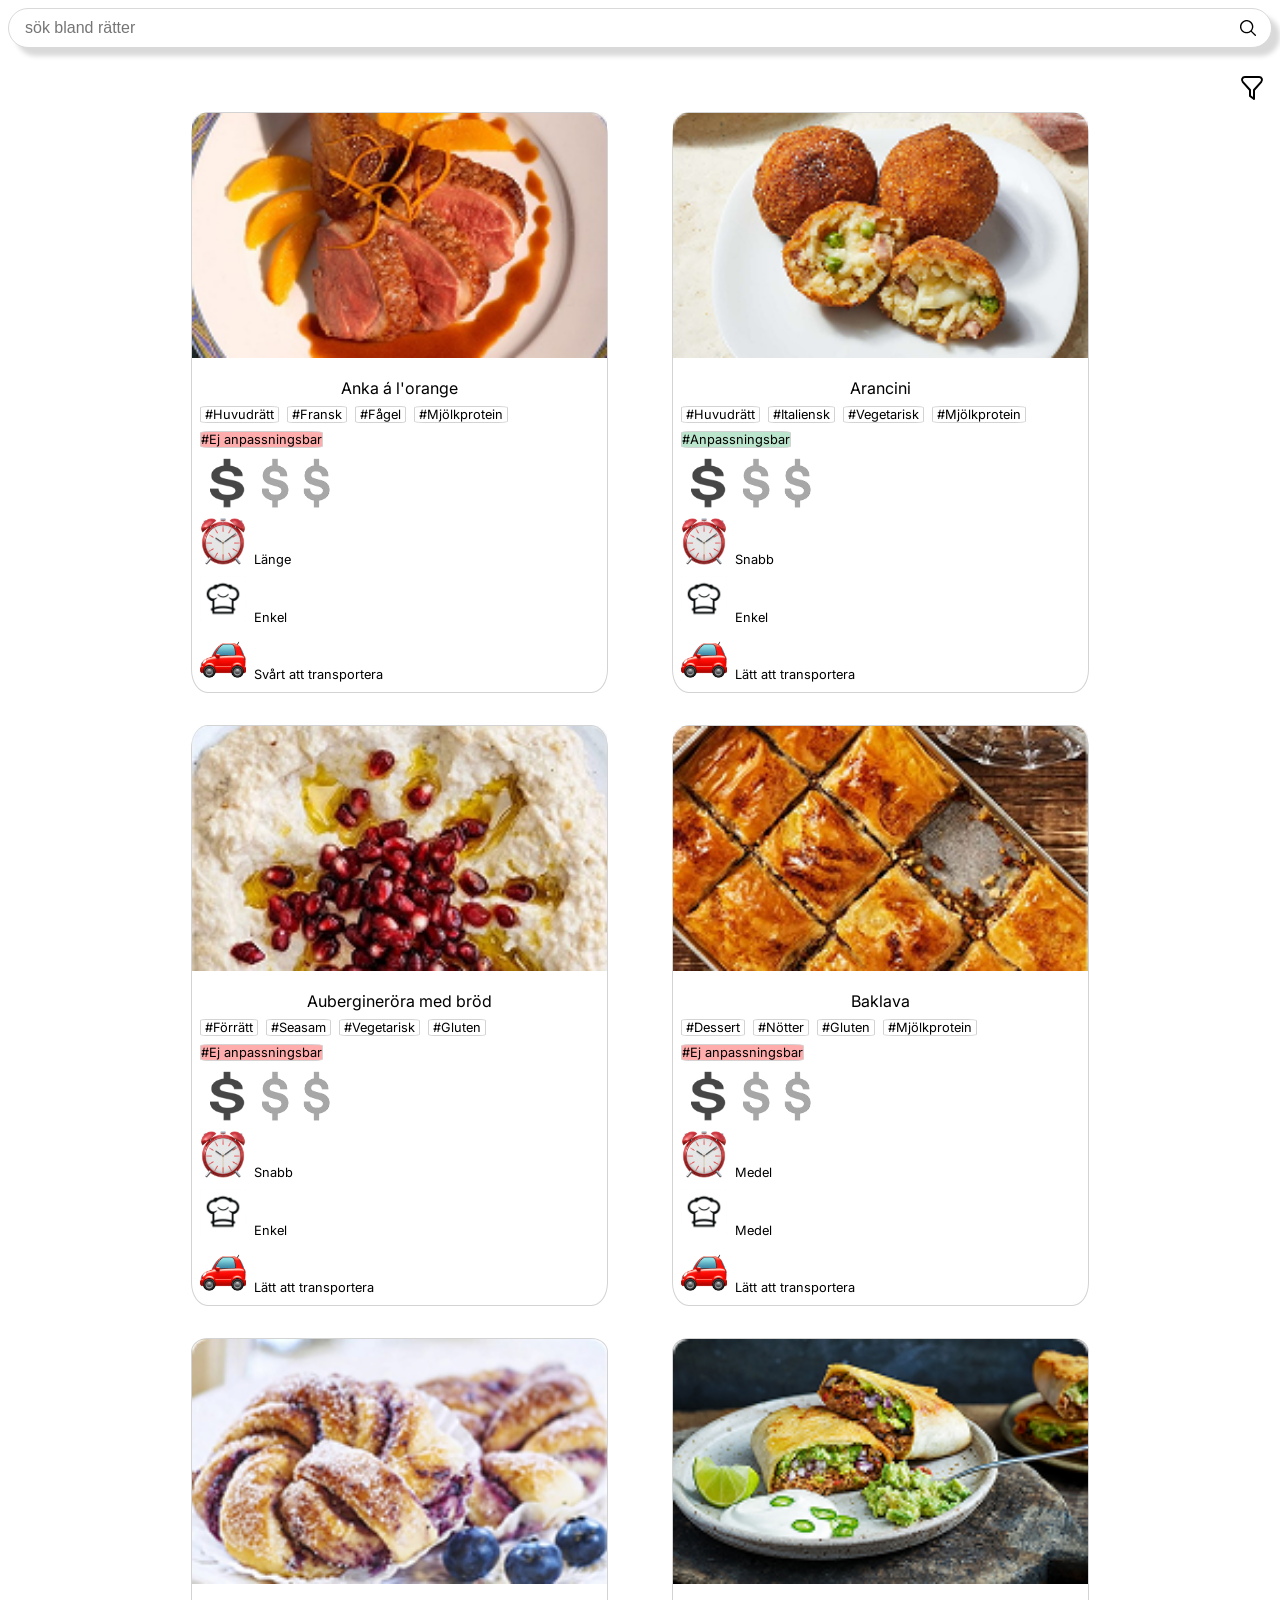
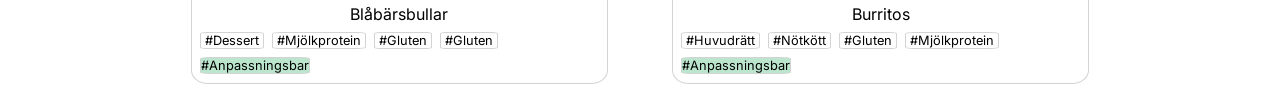
==== commit 4a2d0d29: "Add files via upload" ====
--- a/index.html
+++ b/index.html
@@ -231,7 +231,7 @@
     <div class="recipes-container" id="recipes">
         <div class="card" id="anka">
             <a href="recipe.html" class="card-link">
-                <img src="assets/anka.png" alt="Anka">
+                <img src="assets/anka.png" alt="Anka" class="card-img">
                 <h1>Anka á l'orange</h1>
                 <div class="textbox" id="tags">
                     <div class="textbox" id="tag">
@@ -262,7 +262,7 @@
         </div>
         <div class="card" id="arancini">
             <a href="recipe.html" class="card-link">
-                <img src="assets/arancini.png" alt="Arancini">
+                <img src="assets/arancini.png" alt="Arancini" class="card-img">
                 <h1>Arancini</h1>
                 <div class="textbox" id="tags">
                     <div class="textbox" id="tag">
@@ -293,7 +293,7 @@
         </div>
         <div class="card" id="aubergine">
             <a href="recipe.html" class="card-link">
-                <img src="assets/aubergine.png" alt="Aubergine">
+                <img src="assets/aubergine.png" alt="Aubergine" class="card-img">
                 <h1>Aubergineröra med bröd</h1>
                 <div class="textbox" id="tags">
                     <div class="textbox" id="tag">
@@ -324,7 +324,7 @@
         </div>
         <div class="card" id="baklava">
             <a href="recipe.html" class="card-link">
-                <img src="assets/baklava.png" alt="Baklava">
+                <img src="assets/baklava.png" alt="Baklava" class="card-img">
                 <h1>Baklava</h1>
                 <div class="textbox" id="tags">
                     <div class="textbox" id="tag">
@@ -355,7 +355,7 @@
         </div>
         <div class="card" id="blueberry">
             <a href="recipe.html" class="card-link">
-                <img src="assets/blueberry.png" alt="Blåbär">
+                <img src="assets/blueberry.png" alt="Blåbär" class="card-img">
                 <h1>Blåbärsbullar</h1>
                 <div class="textbox" id="tags">
                     <div class="textbox" id="tag">
@@ -378,7 +378,7 @@
         </div>
         <div class="card" id="burritos">
             <a href="recipe.html" class="card-link">
-                <img src="assets/burritos.png" alt="Burritos">
+                <img src="assets/burritos.png" alt="Burritos" class="card-img">
                 <h1>Burritos</h1>
                 <div class="textbox" id="tags">
                     <div class="textbox" id="tag">
@@ -407,7 +407,7 @@
         <div class="card" id="card1">
             <a href="recipe.html" class="card-link">
                 <img src="assets/lasagne2.png"
-                    alt="Nonnas söndags Lasagne med tomat och rödlöksallad upplagd i en plåt">
+                    alt="Nonnas söndags Lasagne med tomat och rödlöksallad upplagd i en plåt" class="card-img">
                 <h1>Nonnas söndags Lasagne med tomat och rödlöksallad</h1>
                 <div class="textbox" id="tags">
                     <div class="textbox" id="tag">
@@ -438,7 +438,7 @@
         </div>
         <div class="card" id="card2">
             <a href="recipe.html" class="card-link">
-                <img src="assets/lasagne3.png" alt="Lasagne bolognese med salvia upplagd på tallrik">
+                <img src="assets/lasagne3.png" alt="Lasagne bolognese med salvia upplagd på tallrik" class="card-img">
                 <h1>Lasagne bolognese med salvia</h1>
                 <div class="textbox" id="tags">
                     <div class="textbox" id="tag">
@@ -469,7 +469,7 @@
         </div>
         <div class="card" id="card3">
             <a href="recipe.html" class="card-link">
-                <img src="assets/lasagne4.png" alt="Vit Lasagna med anka">
+                <img src="assets/lasagne4.png" alt="Vit Lasagna med anka" class="card-img">
                 <h1>Vit Lasagna med anka</h1>
                 <div class="textbox" id="tags">
                     <div class="textbox" id="tag">
@@ -500,7 +500,7 @@
         </div>
         <div class="card" id="card4">
             <a href="recipe.html" class="card-link">
-                <img src="assets/lasagne5.png" alt="Lasagna al forno">
+                <img src="assets/lasagne5.png" alt="Lasagna al forno" class="card-img">
                 <h1>Lasagna al forno</h1>
                 <div class="textbox" id="tags">
                     <div class="textbox" id="tag">
@@ -531,7 +531,7 @@
         </div>
         <div class="card" id="card5">
             <a href="recipe.html" class="card-link">
-                <img src="assets/lasagne6.png" alt="Krämig Kycklinglasagne">
+                <img src="assets/lasagne6.png" alt="Krämig Kycklinglasagne" class="card-img">
                 <h1>Krämig Kycklinglasagne</h1>
                 <div class="textbox" id="tags">
                     <div class="textbox" id="tag">
@@ -554,7 +554,7 @@
         </div>
         <div class="card" id="card6">
             <a href="recipe.html" class="card-link">
-                <img src="assets/lasagne7.png" alt="Vegetarisk lasagne med vegofärs">
+                <img src="assets/lasagne7.png" alt="Vegetarisk lasagne med vegofärs" class="card-img">
                 <h1>Vegetarisk lasagne med vegofärs</h1>
                 <div class="textbox" id="tags">
                     <div class="textbox" id="tag">
--- a/style.css
+++ b/style.css
@@ -16,6 +16,10 @@
     padding-bottom: 0.5rem;
     white-space: normal;
     word-break: break-word;
+}
+
+.card-img {
+    width: 100%;
 }
 
 .card {
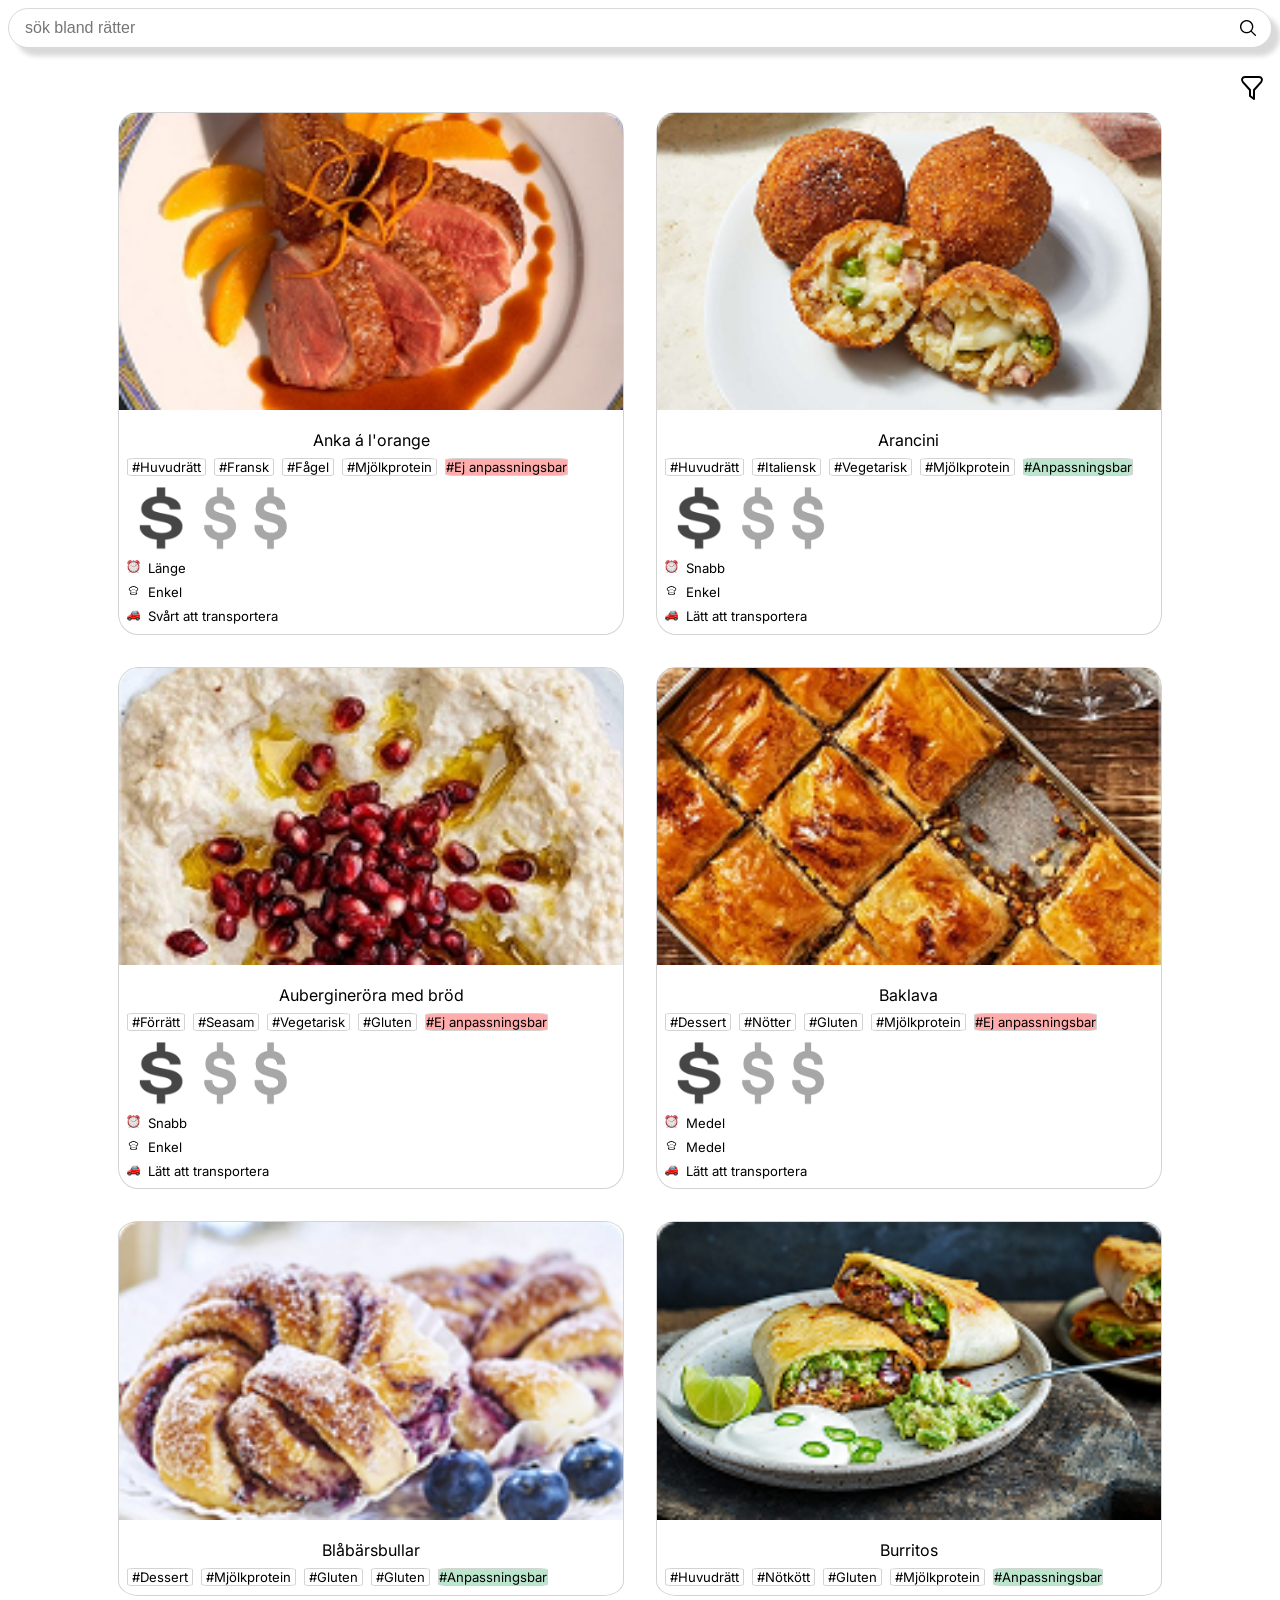
==== commit 549ea19d: "Add files via upload" ====
--- a/index.html
+++ b/index.html
@@ -233,24 +233,24 @@
             <a href="recipe.html" class="card-link">
                 <img src="assets/anka.png" alt="Anka" class="card-img">
                 <h1>Anka á l'orange</h1>
-                <div class="textbox" id="tags">
-                    <div class="textbox" id="tag">
+                <div class="tags">
+                    <div class="tag">
                         <p>#Huvudrätt</p>
                     </div>
-                    <div class="textbox" id="tag">
+                    <div class="tag">
                         <p>#Fransk</p>
                     </div>
-                    <div class="textbox" id="tag">
+                    <div class="tag">
                         <p>#Fågel</p>
                     </div>
-                    <div class="textbox" id="tag">
-                        <p>#Mjölkprotein</p>
-                    </div>
-                    <div class="textbox" id="red-tag">
+                    <div class="tag">
+                        <p>#Mjölkprotein</p>
+                    </div>
+                    <div class="red-tag">
                         <p>#Ej anpassningsbar</p>
                     </div>
                 </div>
-                <div class="textbox" id="dollars">
+                <div class="dollars">
                     <img src="assets/heavy_dollar_sign.png" class="first-dollar">
                     <img src="assets/heavy_dollar_sign2.png" class="dollar">
                     <img src="assets/heavy_dollar_sign2.png" class="dollar">
@@ -264,24 +264,24 @@
             <a href="recipe.html" class="card-link">
                 <img src="assets/arancini.png" alt="Arancini" class="card-img">
                 <h1>Arancini</h1>
-                <div class="textbox" id="tags">
-                    <div class="textbox" id="tag">
+                <div class="tags">
+                    <div class="tag">
                         <p>#Huvudrätt</p>
                     </div>
-                    <div class="textbox" id="tag">
+                    <div class="tag">
                         <p>#Italiensk</p>
                     </div>
-                    <div class="textbox" id="tag">
+                    <div class="tag">
                         <p>#Vegetarisk</p>
                     </div>
-                    <div class="textbox" id="tag">
-                        <p>#Mjölkprotein</p>
-                    </div>
-                    <div class="textbox" id="green-tag">
-                        <p>#Anpassningsbar</p>
-                    </div>
-                </div>
-                <div class="textbox" id="dollars">
+                    <div class="tag">
+                        <p>#Mjölkprotein</p>
+                    </div>
+                    <div class="green-tag">
+                        <p>#Anpassningsbar</p>
+                    </div>
+                </div>
+                <div class="dollars">
                     <img src="assets/heavy_dollar_sign.png" class="first-dollar">
                     <img src="assets/heavy_dollar_sign2.png" class="dollar">
                     <img src="assets/heavy_dollar_sign2.png" class="dollar">
@@ -295,24 +295,24 @@
             <a href="recipe.html" class="card-link">
                 <img src="assets/aubergine.png" alt="Aubergine" class="card-img">
                 <h1>Aubergineröra med bröd</h1>
-                <div class="textbox" id="tags">
-                    <div class="textbox" id="tag">
+                <div class="tags">
+                    <div class="tag">
                         <p>#Förrätt</p>
                     </div>
-                    <div class="textbox" id="tag">
+                    <div class="tag">
                         <p>#Seasam</p>
                     </div>
-                    <div class="textbox" id="tag">
+                    <div class="tag">
                         <p>#Vegetarisk</p>
                     </div>
-                    <div class="textbox" id="tag">
-                        <p>#Gluten</p>
-                    </div>
-                    <div class="textbox" id="red-tag">
+                    <div class="tag">
+                        <p>#Gluten</p>
+                    </div>
+                    <div class="red-tag">
                         <p>#Ej anpassningsbar</p>
                     </div>
                 </div>
-                <div class="textbox" id="dollars">
+                <div class="dollars">
                     <img src="assets/heavy_dollar_sign.png" class="first-dollar">
                     <img src="assets/heavy_dollar_sign2.png" class="dollar">
                     <img src="assets/heavy_dollar_sign2.png" class="dollar">
@@ -326,24 +326,24 @@
             <a href="recipe.html" class="card-link">
                 <img src="assets/baklava.png" alt="Baklava" class="card-img">
                 <h1>Baklava</h1>
-                <div class="textbox" id="tags">
-                    <div class="textbox" id="tag">
+                <div class="tags">
+                    <div class="tag">
                         <p>#Dessert</p>
                     </div>
-                    <div class="textbox" id="tag">
+                    <div class="tag">
                         <p>#Nötter</p>
                     </div>
-                    <div class="textbox" id="tag">
-                        <p>#Gluten</p>
-                    </div>
-                    <div class="textbox" id="tag">
-                        <p>#Mjölkprotein</p>
-                    </div>
-                    <div class="textbox" id="red-tag">
+                    <div class="tag">
+                        <p>#Gluten</p>
+                    </div>
+                    <div class="tag">
+                        <p>#Mjölkprotein</p>
+                    </div>
+                    <div class="red-tag">
                         <p>#Ej anpassningsbar</p>
                     </div>
                 </div>
-                <div class="textbox" id="dollars">
+                <div class="dollars">
                     <img src="assets/heavy_dollar_sign.png" class="first-dollar">
                     <img src="assets/heavy_dollar_sign2.png" class="dollar">
                     <img src="assets/heavy_dollar_sign2.png" class="dollar">
@@ -357,20 +357,20 @@
             <a href="recipe.html" class="card-link">
                 <img src="assets/blueberry.png" alt="Blåbär" class="card-img">
                 <h1>Blåbärsbullar</h1>
-                <div class="textbox" id="tags">
-                    <div class="textbox" id="tag">
+                <div class="tags">
+                    <div class="tag">
                         <p>#Dessert</p>
                     </div>
-                    <div class="textbox" id="tag">
-                        <p>#Mjölkprotein</p>
-                    </div>
-                    <div class="textbox" id="tag">
-                        <p>#Gluten</p>
-                    </div>
-                    <div class="textbox" id="tag">
-                        <p>#Gluten</p>
-                    </div>
-                    <div class="textbox" id="green-tag">
+                    <div class="tag">
+                        <p>#Mjölkprotein</p>
+                    </div>
+                    <div class="tag">
+                        <p>#Gluten</p>
+                    </div>
+                    <div class="tag">
+                        <p>#Gluten</p>
+                    </div>
+                    <div class="green-tag">
                         <p>#Anpassningsbar</p>
                     </div>
                 </div>
@@ -380,20 +380,20 @@
             <a href="recipe.html" class="card-link">
                 <img src="assets/burritos.png" alt="Burritos" class="card-img">
                 <h1>Burritos</h1>
-                <div class="textbox" id="tags">
-                    <div class="textbox" id="tag">
+                <div class="tags">
+                    <div class="tag">
                         <p>#Huvudrätt</p>
                     </div>
-                    <div class="textbox" id="tag">
+                    <div class="tag">
                         <p>#Nötkött</p>
                     </div>
-                    <div class="textbox" id="tag">
-                        <p>#Gluten</p>
-                    </div>
-                    <div class="textbox" id="tag">
-                        <p>#Mjölkprotein</p>
-                    </div>
-                    <div class="textbox" id="green-tag">
+                    <div class="tag">
+                        <p>#Gluten</p>
+                    </div>
+                    <div class="tag">
+                        <p>#Mjölkprotein</p>
+                    </div>
+                    <div class="green-tag">
                         <p>#Anpassningsbar</p>
                     </div>
                 </div>
@@ -409,24 +409,24 @@
                 <img src="assets/lasagne2.png"
                     alt="Nonnas söndags Lasagne med tomat och rödlöksallad upplagd i en plåt" class="card-img">
                 <h1>Nonnas söndags Lasagne med tomat och rödlöksallad</h1>
-                <div class="textbox" id="tags">
-                    <div class="textbox" id="tag">
+                <div class="tags">
+                    <div class="tag">
                         <p>#Pasta</p>
                     </div>
-                    <div class="textbox" id="tag">
+                    <div class="tag">
                         <p>#Italiensk</p>
                     </div>
-                    <div class="textbox" id="tag">
+                    <div class="tag">
                         <p>#Glutenfri</p>
                     </div>
-                    <div class="textbox" id="tag">
+                    <div class="tag">
                         <p>#Kalvfärs</p>
                     </div>
-                    <div class="textbox" id="green-tag">
-                        <p>#Anpassningsbar</p>
-                    </div>
-                </div>
-                <div class="textbox" id="dollars">
+                    <div class="green-tag">
+                        <p>#Anpassningsbar</p>
+                    </div>
+                </div>
+                <div class="dollars">
                     <img src="assets/heavy_dollar_sign.png" class="first-dollar">
                     <img src="assets/heavy_dollar_sign2.png" class="dollar">
                     <img src="assets/heavy_dollar_sign2.png" class="dollar">
@@ -440,24 +440,24 @@
             <a href="recipe.html" class="card-link">
                 <img src="assets/lasagne3.png" alt="Lasagne bolognese med salvia upplagd på tallrik" class="card-img">
                 <h1>Lasagne bolognese med salvia</h1>
-                <div class="textbox" id="tags">
-                    <div class="textbox" id="tag">
+                <div class="tags">
+                    <div class="tag">
                         <p>#Huvudrätt</p>
                     </div>
-                    <div class="textbox" id="tag">
+                    <div class="tag">
                         <p>#Italiensk</p>
                     </div>
-                    <div class="textbox" id="tag">
+                    <div class="tag">
                         <p>#Vegetarisk</p>
                     </div>
-                    <div class="textbox" id="tag">
-                        <p>#Mjölkprotein</p>
-                    </div>
-                    <div class="textbox" id="green-tag">
-                        <p>#Anpassningsbar</p>
-                    </div>
-                </div>
-                <div class="textbox" id="dollars">
+                    <div class="tag">
+                        <p>#Mjölkprotein</p>
+                    </div>
+                    <div class="green-tag">
+                        <p>#Anpassningsbar</p>
+                    </div>
+                </div>
+                <div class="dollars">
                     <img src="assets/heavy_dollar_sign.png" class="first-dollar">
                     <img src="assets/heavy_dollar_sign2.png" class="dollar">
                     <img src="assets/heavy_dollar_sign2.png" class="dollar">
@@ -471,24 +471,24 @@
             <a href="recipe.html" class="card-link">
                 <img src="assets/lasagne4.png" alt="Vit Lasagna med anka" class="card-img">
                 <h1>Vit Lasagna med anka</h1>
-                <div class="textbox" id="tags">
-                    <div class="textbox" id="tag">
+                <div class="tags">
+                    <div class="tag">
                         <p>#Förrätt</p>
                     </div>
-                    <div class="textbox" id="tag">
+                    <div class="tag">
                         <p>#Seasam</p>
                     </div>
-                    <div class="textbox" id="tag">
+                    <div class="tag">
                         <p>#Vegetarisk</p>
                     </div>
-                    <div class="textbox" id="tag">
-                        <p>#Gluten</p>
-                    </div>
-                    <div class="textbox" id="red-tag">
+                    <div class="tag">
+                        <p>#Gluten</p>
+                    </div>
+                    <div class="red-tag">
                         <p>#Ej anpassningsbar</p>
                     </div>
                 </div>
-                <div class="textbox" id="dollars">
+                <div class="dollars">
                     <img src="assets/heavy_dollar_sign.png" class="first-dollar">
                     <img src="assets/heavy_dollar_sign2.png" class="dollar">
                     <img src="assets/heavy_dollar_sign2.png" class="dollar">
@@ -502,24 +502,24 @@
             <a href="recipe.html" class="card-link">
                 <img src="assets/lasagne5.png" alt="Lasagna al forno" class="card-img">
                 <h1>Lasagna al forno</h1>
-                <div class="textbox" id="tags">
-                    <div class="textbox" id="tag">
+                <div class="tags">
+                    <div class="tag">
                         <p>#Italiensk</p>
                     </div>
-                    <div class="textbox" id="tag">
+                    <div class="tag">
                         <p>#Nötkött</p>
                     </div>
-                    <div class="textbox" id="tag">
+                    <div class="tag">
                         <p>#Pasta</p>
                     </div>
-                    <div class="textbox" id="tag">
-                        <p>#Mjölkprotein</p>
-                    </div>
-                    <div class="textbox" id="red-tag">
+                    <div class="tag">
+                        <p>#Mjölkprotein</p>
+                    </div>
+                    <div class="red-tag">
                         <p>#Ej anpassningsbar</p>
                     </div>
                 </div>
-                <div class="textbox" id="dollars">
+                <div class="dollars">
                     <img src="assets/heavy_dollar_sign.png" class="first-dollar">
                     <img src="assets/heavy_dollar_sign2.png" class="dollar">
                     <img src="assets/heavy_dollar_sign2.png" class="dollar">
@@ -533,20 +533,20 @@
             <a href="recipe.html" class="card-link">
                 <img src="assets/lasagne6.png" alt="Krämig Kycklinglasagne" class="card-img">
                 <h1>Krämig Kycklinglasagne</h1>
-                <div class="textbox" id="tags">
-                    <div class="textbox" id="tag">
+                <div class="tags">
+                    <div class="tag">
                         <p>#Pasta</p>
                     </div>
-                    <div class="textbox" id="tag">
-                        <p>#Mjölkprotein</p>
-                    </div>
-                    <div class="textbox" id="tag">
-                        <p>#Gluten</p>
-                    </div>
-                    <div class="textbox" id="tag">
-                        <p>#Gluten</p>
-                    </div>
-                    <div class="textbox" id="green-tag">
+                    <div class="tag">
+                        <p>#Mjölkprotein</p>
+                    </div>
+                    <div class="tag">
+                        <p>#Gluten</p>
+                    </div>
+                    <div class="tag">
+                        <p>#Gluten</p>
+                    </div>
+                    <div class="green-tag">
                         <p>#Anpassningsbar</p>
                     </div>
                 </div>
@@ -556,20 +556,20 @@
             <a href="recipe.html" class="card-link">
                 <img src="assets/lasagne7.png" alt="Vegetarisk lasagne med vegofärs" class="card-img">
                 <h1>Vegetarisk lasagne med vegofärs</h1>
-                <div class="textbox" id="tags">
-                    <div class="textbox" id="tag">
+                <div class="tags">
+                    <div class="tag">
                         <p>#Huvudrätt</p>
                     </div>
-                    <div class="textbox" id="tag">
+                    <div class="tag">
                         <p>#Nötkött</p>
                     </div>
-                    <div class="textbox" id="tag">
-                        <p>#Gluten</p>
-                    </div>
-                    <div class="textbox" id="tag">
-                        <p>#Mjölkprotein</p>
-                    </div>
-                    <div class="textbox" id="green-tag">
+                    <div class="tag">
+                        <p>#Gluten</p>
+                    </div>
+                    <div class="tag">
+                        <p>#Mjölkprotein</p>
+                    </div>
+                    <div class="green-tag">
                         <p>#Anpassningsbar</p>
                     </div>
                 </div>
--- a/style.css
+++ b/style.css
@@ -25,7 +25,7 @@
 .card {
     border: 1px solid lightgray;
     border-radius: 4%;
-    width: 33%;
+    width: 40%;
     display: flex;
     flex-direction: column;
     padding-bottom: 0.6rem;
@@ -40,20 +40,20 @@
     display: flex;
     flex-direction: row;
     justify-content: center;
-    column-gap: 4rem;
+    column-gap: 2rem;
     row-gap: 2rem;
     flex-wrap: wrap;
     margin-top: 1.5rem;
 }
 
-#tags {
+.tags {
     display: flex;
     flex-wrap: wrap;
     gap: 0.5rem;
     padding-left: 0.5rem;
 }
 
-#tag {
+.tag {
     border: 1px solid lightgray;
     border-radius: 10%;
     width: fit-content;
@@ -61,21 +61,21 @@
     padding-right: 0.25rem;
 }
 
-#red-tag {
+.red-tag {
     border: 1px solid lightgray;
     border-radius: 10%;
     width: fit-content;
     background-color: rgb(255, 172, 172);
 }
 
-#green-tag {
+.green-tag {
     border: 1px solid lightgray;
     border-radius: 10%;
     width: fit-content;
     background-color: rgb(187, 229, 204);
 }
 
-#dollars {
+.dollars {
     display: flex;
     flex-direction: row;
 }
@@ -92,13 +92,13 @@
 }
 
 .icon {
-    width: 15%;
+    width: 1.8rem;
     padding-right: 0.5rem;
     padding-left: 0.5rem;
 }
 
 .recipes-container p {
-    font-size: 80%;
+    font-size: 82%;
     margin: 0;
 }
 
--- a/search.css
+++ b/search.css
@@ -122,6 +122,50 @@
 #filter-icon {
     height: 24px;
     width: 24px;
+}
+
+@media (max-width:510px) {
+  .selected-tags {
+    display: flex;
+    flex-wrap: wrap;
+    gap: 0.5rem;
+    height: 1rem;
+    width: 100%
+}
+
+.selected-tag {
+    display: flex;
+    flex-direction: row;
+    align-items: center;
+    background: #e8e8e8;
+    padding: 6px 10px;
+}
+
+.search-tag {
+    background-color: black;
+    padding-right: 1%;
+    padding-left: 1.5%;
+    border-radius: 15px;
+    align-items: center;
+}
+
+.tag-text {
+    display: flex;
+    flex-direction: row;
+    color: white;
+    font-size: 0.6rem;
+    padding: 0%;
+}
+
+.close-btn {
+    border: none;
+    background: transparent;
+    cursor: pointer;
+    color: white;
+    line-height: 1;
+    font-size: 0.8rem;
+}
+
 }
 
 /* filter menu start ---------------------------------------------------------------------------------*/
